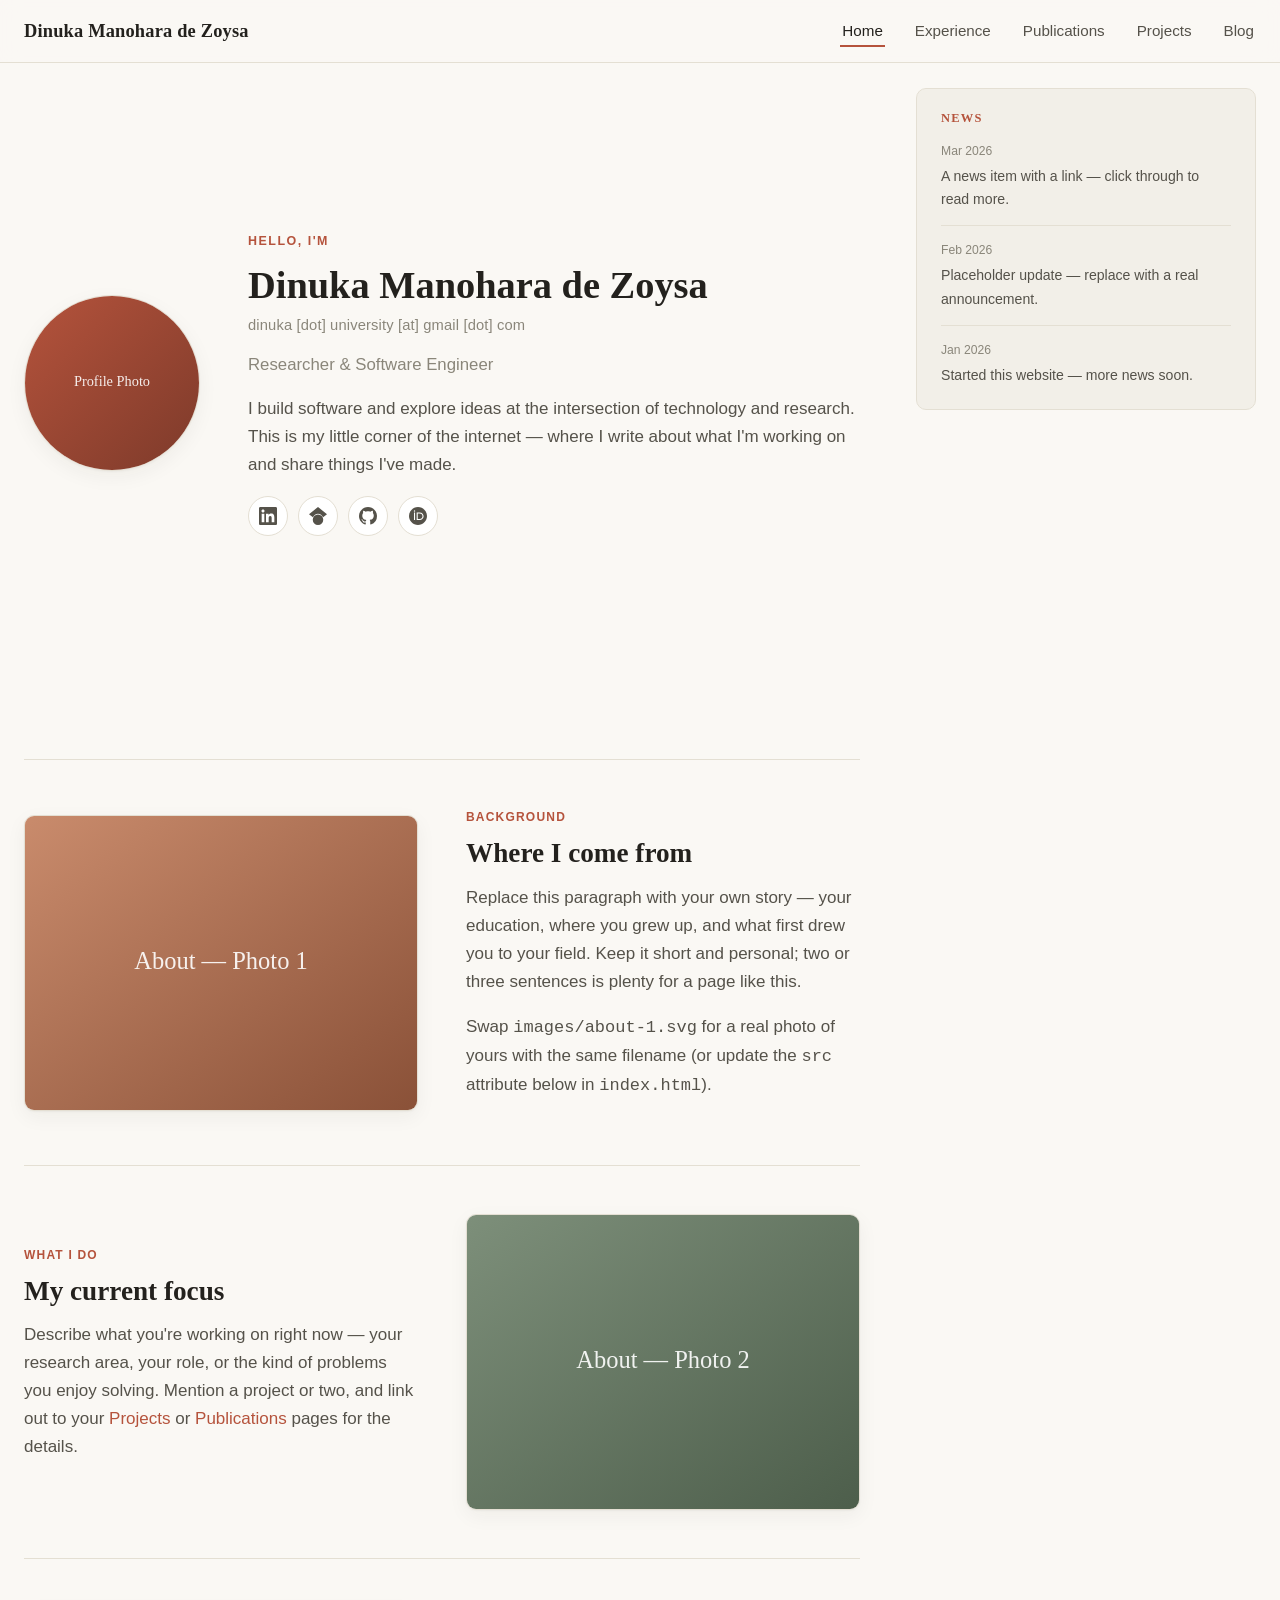
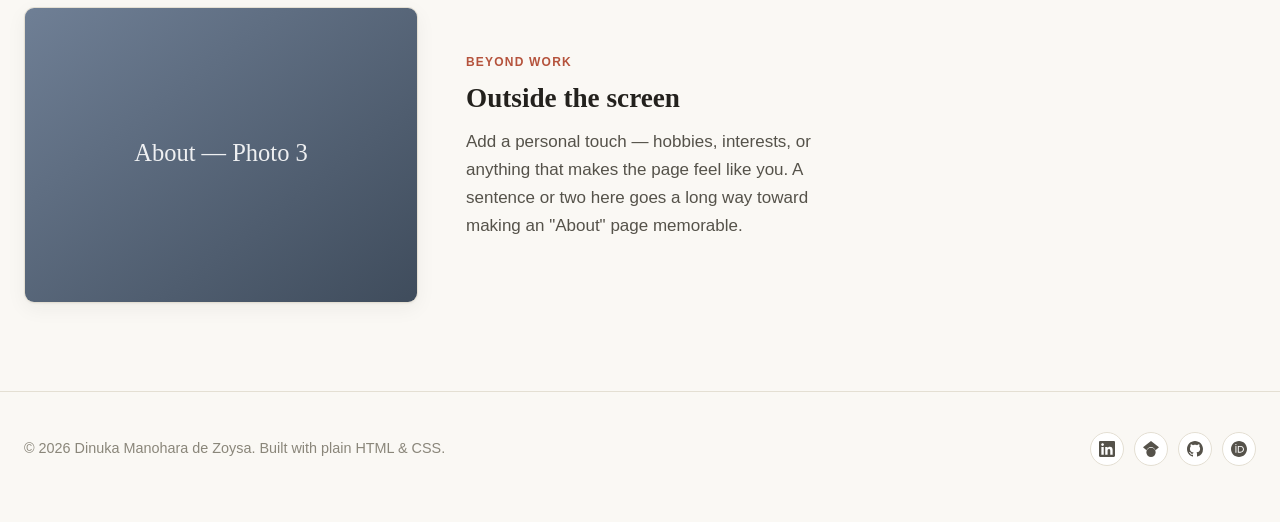
==== index.html @ 5e3d2944 "Update index.html" ====
<!doctype html>
<html lang="en">
<head>
  <meta charset="UTF-8">
  <meta name="viewport" content="width=device-width, initial-scale=1.0">
  <title>Dinuka Manohara de Zoysa</title>
  <meta name="description" content="Personal website of Dinuka Manohara de Zoysa — about, experience, publications, projects, and blog.">
  <link rel="icon" type="image/svg+xml" href="favicon.svg">
  <link rel="stylesheet" href="css/style.css">
</head>
<body>

  <header class="site-header">
    <nav class="nav">
      <a class="nav-brand" href="index.html">Dinuka Manohara de Zoysa</a>
      <button class="nav-toggle" aria-label="Toggle menu" aria-expanded="false">
        <span></span>
      </button>
      <ul class="nav-links">
        <li><a href="index.html">Home</a></li>
        <li><a href="experience.html">Experience</a></li>
        <li><a href="publications.html">Publications</a></li>
        <li><a href="projects.html">Projects</a></li>
        <li><a href="blog.html">Blog</a></li>
      </ul>
    </nav>
  </header>

  <main>
    <div class="container-wide">
      <div class="home-layout">

          <div class="hero-main">
            <div class="hero-grid">
              <div class="hero-photo">
                <img src="images/profile.svg" alt="Portrait of Dinuka Manohara">
              </div>
              <div class="hero-text">
                <p class="eyebrow">Hello, I'm</p>
                <h1>Dinuka Manohara de Zoysa</h1>
                <p class="email-line" aria-label="Email address (obfuscated to deter spam bots)">dinuka [dot] university [at] gmail [dot] com</p>
                <p class="role">Researcher &amp; Software Engineer</p>
                <p>
                  I build software and explore ideas at the intersection of technology and research.
                  This is my little corner of the internet — where I write about what I'm working on
                  and share things I've made.
                </p>
                <div class="icon-row">
                  <a class="icon-link" href="https://linkedin.com/in/dinukamanohara" target="_blank" rel="noopener" aria-label="LinkedIn">
                    <svg viewBox="0 0 24 24" aria-hidden="true"><path d="M20.447 20.452h-3.554v-5.569c0-1.328-.027-3.037-1.852-3.037-1.853 0-2.136 1.445-2.136 2.939v5.667H9.351V9h3.414v1.561h.046c.477-.9 1.637-1.85 3.37-1.85 3.601 0 4.267 2.37 4.267 5.455v6.286zM5.337 7.433c-1.144 0-2.063-.926-2.063-2.065 0-1.138.92-2.063 2.063-2.063 1.14 0 2.064.925 2.064 2.063 0 1.139-.925 2.065-2.064 2.065zm1.782 13.019H3.555V9h3.564v11.452zM22.225 0H1.771C.792 0 0 .774 0 1.729v20.542C0 23.227.792 24 1.771 24h20.451C23.2 24 24 23.227 24 22.271V1.729C24 .774 23.2 0 22.222 0h.003z"/></svg>
                  </a>
                  <a class="icon-link" href="https://scholar.google.com/citations?user=iUoTdHEAAAAJ" target="_blank" rel="noopener" aria-label="Google Scholar">
                    <svg viewBox="0 0 24 24" aria-hidden="true"><path d="M5.242 13.769L0 9.5 12 0l12 9.5-5.242 4.269C17.548 11.048 14.978 9 12 9c-2.977 0-5.548 2.048-6.758 4.769zM12 10a7 7 0 1 0 0 14 7 7 0 0 0 0-14z"/></svg>
                  </a>
                  <a class="icon-link" href="https://github.com/DinukaManohara" target="_blank" rel="noopener" aria-label="GitHub">
                    <svg viewBox="0 0 16 16" aria-hidden="true"><path d="M8 0C3.58 0 0 3.58 0 8c0 3.54 2.29 6.53 5.47 7.59.4.07.55-.17.55-.38 0-.19-.01-.82-.01-1.49-2.01.37-2.53-.49-2.69-.94-.09-.23-.48-.94-.82-1.13-.28-.15-.68-.52-.01-.53.63-.01 1.08.58 1.23.82.72 1.21 1.87.87 2.33.66.07-.52.28-.87.51-1.07-1.78-.2-3.64-.89-3.64-3.95 0-.87.31-1.59.82-2.15-.08-.2-.36-1.02.08-2.12 0 0 .67-.21 2.2.82.64-.18 1.32-.27 2-.27.68 0 1.36.09 2 .27 1.53-1.04 2.2-.82 2.2-.82.44 1.1.16 1.92.08 2.12.51.56.82 1.27.82 2.15 0 3.07-1.87 3.75-3.65 3.95.29.25.54.73.54 1.48 0 1.07-.01 1.93-.01 2.2 0 .21.15.46.55.38A8.013 8.013 0 0016 8c0-4.42-3.58-8-8-8z"/></svg>
                  </a>
                  <a class="icon-link" href="https://orcid.org/0009-0001-0833-6217" target="_blank" rel="noopener" aria-label="ORCID">
                    <svg viewBox="0 0 24 24" aria-hidden="true"><path d="M12 0C5.372 0 0 5.372 0 12s5.372 12 12 12 12-5.372 12-12S18.628 0 12 0zM7.369 4.378c.525 0 .947.431.947.947s-.422.947-.947.947a.95.95 0 0 1-.947-.947c0-.525.422-.947.947-.947zm-.722 3.038h1.444v10.041H6.647V7.416zm3.562 0h3.9c3.712 0 5.344 2.653 5.344 5.025 0 2.578-2.016 5.025-5.325 5.025h-3.919V7.416zm1.444 1.303v7.444h2.297c3.272 0 4.022-2.484 4.022-3.722 0-2.016-1.284-3.722-4.097-3.722h-2.222z"/></svg>
                  </a>
                </div>
              </div>
            </div>
          </div>

        <div class="about-wrap">

          <section class="about-block">
            <div class="block-media">
              <img src="images/about-1.svg" alt="Photo illustrating background and education">
            </div>
            <div class="block-text">
              <p class="eyebrow">Background</p>
              <h2>Where I come from</h2>
              <p>
                Replace this paragraph with your own story — your education, where you grew up, and
                what first drew you to your field. Keep it short and personal; two or three sentences
                is plenty for a page like this.
              </p>
              <p>
                Swap <code>images/about-1.svg</code> for a real photo of yours with the same filename
                (or update the <code>src</code> attribute below in <code>index.html</code>).
              </p>
            </div>
          </section>

          <section class="about-block">
            <div class="block-media">
              <img src="images/about-2.svg" alt="Photo illustrating current work and focus">
            </div>
            <div class="block-text">
              <p class="eyebrow">What I do</p>
              <h2>My current focus</h2>
              <p>
                Describe what you're working on right now — your research area, your role, or the kind
                of problems you enjoy solving. Mention a project or two, and link out to your
                <a href="projects.html">Projects</a> or <a href="publications.html">Publications</a>
                pages for the details.
              </p>
            </div>
          </section>

          <section class="about-block">
            <div class="block-media">
              <img src="images/about-3.svg" alt="Photo illustrating interests outside of work">
            </div>
            <div class="block-text">
              <p class="eyebrow">Beyond work</p>
              <h2>Outside the screen</h2>
              <p>
                Add a personal touch — hobbies, interests, or anything that makes the page feel like
                you. A sentence or two here goes a long way toward making an "About" page memorable.
              </p>
            </div>
          </section>

        </div>

        <aside class="news-panel" aria-label="Latest news">
          <div class="news-panel-inner">
            <h2 class="news-panel-title">News</h2>
            <ul class="news-list" id="newsTrack">
              <li class="news-empty">Loading news…</li>
            </ul>
          </div>
        </aside>

      </div>
    </div>
  </main>

  <footer class="site-footer">
    <div class="container-wide">
      <span>&copy; <span id="year">2026</span> Dinuka Manohara de Zoysa. Built with plain HTML &amp; CSS.</span>
      <div class="footer-links">
        <a class="icon-link" href="https://linkedin.com/in/your-linkedin" target="_blank" rel="noopener" aria-label="LinkedIn">
          <svg viewBox="0 0 24 24" aria-hidden="true"><path d="M20.447 20.452h-3.554v-5.569c0-1.328-.027-3.037-1.852-3.037-1.853 0-2.136 1.445-2.136 2.939v5.667H9.351V9h3.414v1.561h.046c.477-.9 1.637-1.85 3.37-1.85 3.601 0 4.267 2.37 4.267 5.455v6.286zM5.337 7.433c-1.144 0-2.063-.926-2.063-2.065 0-1.138.92-2.063 2.063-2.063 1.14 0 2.064.925 2.064 2.063 0 1.139-.925 2.065-2.064 2.065zm1.782 13.019H3.555V9h3.564v11.452zM22.225 0H1.771C.792 0 0 .774 0 1.729v20.542C0 23.227.792 24 1.771 24h20.451C23.2 24 24 23.227 24 22.271V1.729C24 .774 23.2 0 22.222 0h.003z"/></svg>
        </a>
        <a class="icon-link" href="https://scholar.google.com/citations?user=YOUR_SCHOLAR_ID" target="_blank" rel="noopener" aria-label="Google Scholar">
          <svg viewBox="0 0 24 24" aria-hidden="true"><path d="M5.242 13.769L0 9.5 12 0l12 9.5-5.242 4.269C17.548 11.048 14.978 9 12 9c-2.977 0-5.548 2.048-6.758 4.769zM12 10a7 7 0 1 0 0 14 7 7 0 0 0 0-14z"/></svg>
        </a>
        <a class="icon-link" href="https://github.com/DinukaManohara" target="_blank" rel="noopener" aria-label="GitHub">
          <svg viewBox="0 0 16 16" aria-hidden="true"><path d="M8 0C3.58 0 0 3.58 0 8c0 3.54 2.29 6.53 5.47 7.59.4.07.55-.17.55-.38 0-.19-.01-.82-.01-1.49-2.01.37-2.53-.49-2.69-.94-.09-.23-.48-.94-.82-1.13-.28-.15-.68-.52-.01-.53.63-.01 1.08.58 1.23.82.72 1.21 1.87.87 2.33.66.07-.52.28-.87.51-1.07-1.78-.2-3.64-.89-3.64-3.95 0-.87.31-1.59.82-2.15-.08-.2-.36-1.02.08-2.12 0 0 .67-.21 2.2.82.64-.18 1.32-.27 2-.27.68 0 1.36.09 2 .27 1.53-1.04 2.2-.82 2.2-.82.44 1.1.16 1.92.08 2.12.51.56.82 1.27.82 2.15 0 3.07-1.87 3.75-3.65 3.95.29.25.54.73.54 1.48 0 1.07-.01 1.93-.01 2.2 0 .21.15.46.55.38A8.013 8.013 0 0016 8c0-4.42-3.58-8-8-8z"/></svg>
        </a>
        <a class="icon-link" href="https://orcid.org/0000-0000-0000-0000" target="_blank" rel="noopener" aria-label="ORCID">
          <svg viewBox="0 0 24 24" aria-hidden="true"><path d="M12 0C5.372 0 0 5.372 0 12s5.372 12 12 12 12-5.372 12-12S18.628 0 12 0zM7.369 4.378c.525 0 .947.431.947.947s-.422.947-.947.947a.95.95 0 0 1-.947-.947c0-.525.422-.947.947-.947zm-.722 3.038h1.444v10.041H6.647V7.416zm3.562 0h3.9c3.712 0 5.344 2.653 5.344 5.025 0 2.578-2.016 5.025-5.325 5.025h-3.919V7.416zm1.444 1.303v7.444h2.297c3.272 0 4.022-2.484 4.022-3.722 0-2.016-1.284-3.722-4.097-3.722h-2.222z"/></svg>
        </a>
      </div>
    </div>
  </footer>

  <script src="js/main.js"></script>
  <script src="js/news.js"></script>
  <script>document.getElementById("year").textContent = new Date().getFullYear();</script>
</body>
</html>
---- css/style.css ----
/* ============================================================
   Design tokens
   ============================================================ */
:root {
  --bg: #faf8f4;
  --bg-alt: #f2efe8;
  --ink: #23211d;
  --ink-soft: #55524a;
  --muted: #8a867a;
  --border: #e4dfd3;
  --accent: #b5533c;
  --accent-ink: #ffffff;
  --card-bg: #ffffff;
  --shadow: 0 1px 2px rgba(35, 33, 29, 0.04), 0 6px 20px rgba(35, 33, 29, 0.05);
  --radius: 10px;
  --serif: "Iowan Old Style", "Palatino Linotype", Palatino, Georgia, "Times New Roman", serif;
  --sans: -apple-system, BlinkMacSystemFont, "Segoe UI", Roboto, Helvetica, Arial, sans-serif;
  --content-width: 820px;
  --wide-width: 1320px;
}

@media (prefers-color-scheme: dark) {
  :root {
    --bg: #171613;
    --bg-alt: #1e1c18;
    --ink: #ece9e1;
    --ink-soft: #c3beb1;
    --muted: #8f8b7e;
    --border: #322f28;
    --accent: #e08464;
    --accent-ink: #171613;
    --card-bg: #1e1c18;
    --shadow: 0 1px 2px rgba(0, 0, 0, 0.2), 0 6px 20px rgba(0, 0, 0, 0.25);
  }
}

* { box-sizing: border-box; }
html { scroll-behavior: smooth; }

body {
  margin: 0;
  background: var(--bg);
  color: var(--ink);
  font-family: var(--sans);
  font-size: 17px;
  line-height: 1.65;
  -webkit-font-smoothing: antialiased;
}

img { max-width: 100%; display: block; }

a {
  color: var(--accent);
  text-decoration: none;
}
a:hover { text-decoration: underline; }

h1, h2, h3, h4 {
  font-family: var(--serif);
  font-weight: 600;
  line-height: 1.25;
  margin: 0 0 0.5em;
  color: var(--ink);
}

h1 { font-size: 2.4rem; }
h2 { font-size: 1.7rem; }
h3 { font-size: 1.25rem; }

p { margin: 0 0 1em; color: var(--ink-soft); }

.container {
  max-width: var(--content-width);
  margin: 0 auto;
  padding: 0 24px;
}

.container-wide {
  max-width: var(--wide-width);
  margin: 0 auto;
  padding: 0 24px;
}

/* ============================================================
   Nav
   ============================================================ */
.site-header {
  position: sticky;
  top: 0;
  z-index: 50;
  background: color-mix(in srgb, var(--bg) 88%, transparent);
  backdrop-filter: saturate(180%) blur(10px);
  border-bottom: 1px solid var(--border);
}

.nav {
  max-width: var(--wide-width);
  margin: 0 auto;
  padding: 16px 24px;
  display: flex;
  align-items: center;
  justify-content: space-between;
}

.nav-brand {
  font-family: var(--serif);
  font-weight: 700;
  font-size: 1.15rem;
  color: var(--ink);
  letter-spacing: 0.01em;
}
.nav-brand:hover { text-decoration: none; opacity: 0.85; }

.nav-links {
  display: flex;
  gap: 28px;
  list-style: none;
  margin: 0;
  padding: 0;
}

.nav-links a {
  color: var(--ink-soft);
  font-size: 0.95rem;
  font-weight: 500;
  padding: 6px 2px;
  border-bottom: 2px solid transparent;
}

.nav-links a:hover,
.nav-links a[aria-current="page"] {
  color: var(--ink);
  text-decoration: none;
  border-bottom-color: var(--accent);
}

.nav-toggle {
  display: none;
  background: none;
  border: 1px solid var(--border);
  border-radius: 8px;
  width: 40px;
  height: 40px;
  cursor: pointer;
  align-items: center;
  justify-content: center;
}
.nav-toggle span,
.nav-toggle span::before,
.nav-toggle span::after {
  content: "";
  display: block;
  width: 18px;
  height: 2px;
  background: var(--ink);
  position: relative;
  transition: transform 0.2s ease;
}
.nav-toggle span::before { position: absolute; top: -6px; }
.nav-toggle span::after { position: absolute; top: 6px; }

@media (max-width: 720px) {
  .nav-toggle { display: flex; }
  .nav-links {
    position: absolute;
    top: 100%;
    left: 0;
    right: 0;
    background: var(--bg);
    border-bottom: 1px solid var(--border);
    flex-direction: column;
    gap: 0;
    padding: 8px 24px 16px;
    display: none;
  }
  .nav-links.is-open { display: flex; }
  .nav-links a { display: block; padding: 12px 0; border-bottom: 1px solid var(--border); }
  .nav-links a[aria-current="page"] { border-bottom-color: var(--border); }
}

/* ============================================================
   Home layout — main column (hero + about) left, news right
   ============================================================ */
.home-layout {
  display: grid;
  grid-template-columns: minmax(0, 1fr) 340px;
  grid-template-areas:
    "hero news"
    "about news";
  gap: 56px;
  align-items: stretch;
}

.hero-main {
  grid-area: hero;
  display: flex;
  align-items: center;
  min-height: calc(100vh - 260px);
  padding: 32px 0;
  min-width: 0;
}

.about-wrap {
  grid-area: about;
  min-width: 0;
}

.hero-grid {
  display: flex;
  align-items: center;
  gap: 48px;
  width: 100%;
}

.hero-photo {
  flex: 0 0 176px;
  width: 176px;
  height: 176px;
  border-radius: 50%;
  overflow: hidden;
  border: 1px solid var(--border);
  box-shadow: var(--shadow);
}
.hero-photo img { width: 100%; height: 100%; object-fit: cover; }

.hero-text .eyebrow {
  text-transform: uppercase;
  letter-spacing: 0.12em;
  font-size: 0.78rem;
  color: var(--accent);
  font-weight: 700;
  margin-bottom: 10px;
}

.hero-text h1 { margin-bottom: 4px; }

.hero-text .email-line {
  font-size: 0.92rem;
  color: var(--muted);
  letter-spacing: 0.01em;
  margin-bottom: 14px;
}

.hero-text .role { color: var(--muted); font-size: 1.05rem; margin-bottom: 16px; }

@media (max-width: 900px) {
  .home-layout {
    grid-template-columns: 1fr;
    grid-template-areas:
      "hero"
      "news"
      "about";
  }
  .hero-main { min-height: 0; padding: 0; }
  .news-panel { margin: 8px 0 4px; }
}

@media (max-width: 640px) {
  .hero-grid { flex-direction: column; text-align: center; gap: 24px; }
}

/* ============================================================
   News sidebar
   ============================================================ */
.news-panel {
  grid-area: news;
  min-width: 0;
}

.news-panel-inner {
  position: sticky;
  top: 88px;
  border: 1px solid var(--border);
  border-radius: var(--radius);
  background: var(--bg-alt);
  padding: 22px 24px;
  max-height: calc(100vh - 120px);
  overflow-y: auto;
  scrollbar-width: thin;
  display: flex;
  flex-direction: column;
}

.news-panel-title {
  text-transform: uppercase;
  letter-spacing: 0.1em;
  font-size: 0.78rem;
  font-weight: 700;
  color: var(--accent);
  margin: 0 0 14px;
  flex: 0 0 auto;
}

.news-list {
  list-style: none;
  margin: 0;
  padding: 0;
  display: flex;
  flex-direction: column;
  gap: 14px;
  overflow-y: auto;
}

.news-item {
  font-size: 0.88rem;
  color: var(--ink-soft);
  padding-bottom: 14px;
  border-bottom: 1px solid var(--border);
}
.news-item:last-child { padding-bottom: 0; border-bottom: none; }

.news-item a { color: var(--ink-soft); display: block; }
.news-item a:hover { color: var(--accent); text-decoration: none; }

.news-date {
  display: block;
  color: var(--muted);
  font-size: 0.76rem;
  margin-bottom: 4px;
}

.news-empty { color: var(--muted); font-size: 0.88rem; }

@media (max-width: 900px) {
  .news-panel-inner {
    position: static;
    max-height: none;
    overflow-y: visible;
  }
}

/* ============================================================
   Social icons
   ============================================================ */
.icon-row {
  display: flex;
  flex-wrap: wrap;
  gap: 10px;
  margin-top: 4px;
}

.icon-link {
  display: inline-flex;
  align-items: center;
  justify-content: center;
  width: 40px;
  height: 40px;
  border-radius: 50%;
  border: 1px solid var(--border);
  background: var(--card-bg);
  color: var(--ink-soft);
  transition: background 0.15s ease, color 0.15s ease, border-color 0.15s ease, transform 0.15s ease;
}
.icon-link:hover {
  background: var(--accent);
  border-color: var(--accent);
  color: var(--accent-ink);
  text-decoration: none;
  transform: translateY(-1px);
}
.icon-link svg {
  width: 18px;
  height: 18px;
  fill: currentColor;
}

/* ============================================================
   About: alternating image/text sections
   ============================================================ */
.about-block {
  display: flex;
  align-items: center;
  gap: 48px;
  padding: 48px 0;
  border-top: 1px solid var(--border);
}

.about-block:nth-of-type(even) {
  flex-direction: row-reverse;
}

.about-block .block-media,
.about-block .block-text {
  flex: 1 1 0;
  min-width: 0;
}

.block-media img {
  border-radius: var(--radius);
  box-shadow: var(--shadow);
  border: 1px solid var(--border);
}

.block-text .eyebrow {
  text-transform: uppercase;
  letter-spacing: 0.1em;
  font-size: 0.75rem;
  color: var(--accent);
  font-weight: 700;
  margin-bottom: 8px;
}

@media (max-width: 720px) {
  .about-block,
  .about-block:nth-of-type(even) {
    flex-direction: column;
    gap: 20px;
    padding: 36px 0;
  }
}

/* ============================================================
   Section headers
   ============================================================ */
.page-hero {
  padding: 56px 0 8px;
}
.page-hero p { max-width: 60ch; }

section.page-section {
  padding: 40px 0;
}

/* ============================================================
   Experience (timeline)
   ============================================================ */
.timeline {
  list-style: none;
  margin: 24px 0 0;
  padding: 0;
}

.timeline-item {
  padding: 26px 0;
  border-top: 1px solid var(--border);
  display: flex;
  gap: 24px;
  align-items: flex-start;
}

.timeline-date {
  flex: 0 0 130px;
  font-family: var(--serif);
  color: var(--muted);
  font-size: 0.92rem;
  padding-top: 3px;
}

.timeline-body h3 { margin-bottom: 2px; font-size: 1.1rem; }
.timeline-org { color: var(--ink-soft); font-size: 0.95rem; margin-bottom: 12px; }
.timeline-org .timeline-location { color: var(--muted); }

.timeline-points {
  margin: 0 0 12px;
  padding-left: 1.15em;
}
.timeline-points li {
  color: var(--ink-soft);
  margin-bottom: 6px;
}

@media (max-width: 560px) {
  .timeline-item { flex-direction: column; gap: 6px; }
  .timeline-date { flex: none; }
}

/* ============================================================
   Publications
   ============================================================ */
.pub-list {
  list-style: none;
  margin: 24px 0 0;
  padding: 0;
}

.pub-item {
  padding: 22px 0;
  border-top: 1px solid var(--border);
  display: flex;
  gap: 20px;
  align-items: flex-start;
}

.pub-year {
  flex: 0 0 60px;
  font-family: var(--serif);
  color: var(--muted);
  font-size: 0.95rem;
  padding-top: 3px;
}

.pub-body h3 { margin-bottom: 4px; font-size: 1.1rem; }
.pub-authors { color: var(--ink-soft); font-size: 0.95rem; margin-bottom: 2px; }
.pub-venue { color: var(--muted); font-style: italic; font-size: 0.92rem; margin-bottom: 10px; }

.tag-row { display: flex; flex-wrap: wrap; gap: 8px; }

.tag {
  font-size: 0.78rem;
  font-weight: 600;
  padding: 4px 10px;
  border-radius: 999px;
  background: var(--bg-alt);
  color: var(--ink-soft);
  border: 1px solid var(--border);
}

.pub-links { display: flex; gap: 14px; margin-top: 10px; font-size: 0.88rem; font-weight: 600; }

@media (max-width: 560px) {
  .pub-item { flex-direction: column; gap: 6px; }
  .pub-year { flex: none; }
}

/* ============================================================
   Projects grid
   ============================================================ */
.project-grid {
  display: grid;
  grid-template-columns: repeat(auto-fill, minmax(280px, 1fr));
  gap: 28px;
  margin-top: 32px;
}

.project-card {
  background: var(--card-bg);
  border: 1px solid var(--border);
  border-radius: var(--radius);
  overflow: hidden;
  box-shadow: var(--shadow);
  display: flex;
  flex-direction: column;
  transition: transform 0.15s ease, box-shadow 0.15s ease;
}
.project-card:hover { transform: translateY(-3px); }

.project-thumb {
  aspect-ratio: 16 / 10;
  overflow: hidden;
  border-bottom: 1px solid var(--border);
}
.project-thumb img { width: 100%; height: 100%; object-fit: cover; }

.project-body { padding: 20px 22px 22px; display: flex; flex-direction: column; gap: 10px; flex: 1; }
.project-body h3 { margin-bottom: 0; }
.project-body p { margin-bottom: 0; font-size: 0.95rem; }

.project-links { display: flex; gap: 16px; margin-top: auto; padding-top: 6px; font-size: 0.88rem; font-weight: 600; }

/* ============================================================
   Blog list
   ============================================================ */
.post-list {
  list-style: none;
  margin: 32px 0 0;
  padding: 0;
}

.post-item {
  padding: 26px 0;
  border-top: 1px solid var(--border);
}
.post-item:last-child { border-bottom: 1px solid var(--border); }

.post-date {
  font-size: 0.82rem;
  color: var(--muted);
  text-transform: uppercase;
  letter-spacing: 0.06em;
  margin-bottom: 6px;
}

.post-item h2 { font-size: 1.35rem; margin-bottom: 8px; }
.post-item h2 a { color: var(--ink); }
.post-item h2 a:hover { color: var(--accent); text-decoration: none; }

.post-excerpt { color: var(--ink-soft); margin-bottom: 8px; }
.post-readmore { font-size: 0.9rem; font-weight: 600; }

/* ============================================================
   Single blog post
   ============================================================ */
.post-header { padding: 56px 0 24px; border-bottom: 1px solid var(--border); }
.post-header .post-date { margin-bottom: 14px; }
.post-header h1 { font-size: 2.1rem; }
.post-meta { color: var(--muted); font-size: 0.92rem; }

.post-content { padding: 40px 0 24px; }
.post-content h2 { margin-top: 1.6em; }
.post-content h3 { margin-top: 1.4em; }
.post-content p, .post-content li { color: var(--ink-soft); }
.post-content img {
  border-radius: var(--radius);
  border: 1px solid var(--border);
  margin: 24px 0;
}
.post-content blockquote {
  margin: 24px 0;
  padding: 4px 20px;
  border-left: 3px solid var(--accent);
  color: var(--ink-soft);
  font-style: italic;
}
.post-content code {
  background: var(--bg-alt);
  padding: 2px 6px;
  border-radius: 4px;
  font-size: 0.9em;
}
.post-content pre {
  background: var(--bg-alt);
  border: 1px solid var(--border);
  border-radius: var(--radius);
  padding: 16px 18px;
  overflow-x: auto;
}
.post-content pre code { background: none; padding: 0; }

.post-footer {
  padding: 24px 0 64px;
  border-top: 1px solid var(--border);
}

/* ============================================================
   Footer
   ============================================================ */
.site-footer {
  border-top: 1px solid var(--border);
  padding: 40px 0 56px;
  margin-top: 40px;
  color: var(--muted);
  font-size: 0.9rem;
}
.site-footer .container-wide {
  display: flex;
  flex-wrap: wrap;
  gap: 16px;
  align-items: center;
  justify-content: space-between;
}
.footer-links { display: flex; gap: 10px; }
.footer-links .icon-link { width: 34px; height: 34px; }
.footer-links .icon-link svg { width: 16px; height: 16px; }

/* ============================================================
   Utility
   ============================================================ */
.section-heading {
  display: flex;
  align-items: baseline;
  justify-content: space-between;
  gap: 20px;
}
.muted { color: var(--muted); }
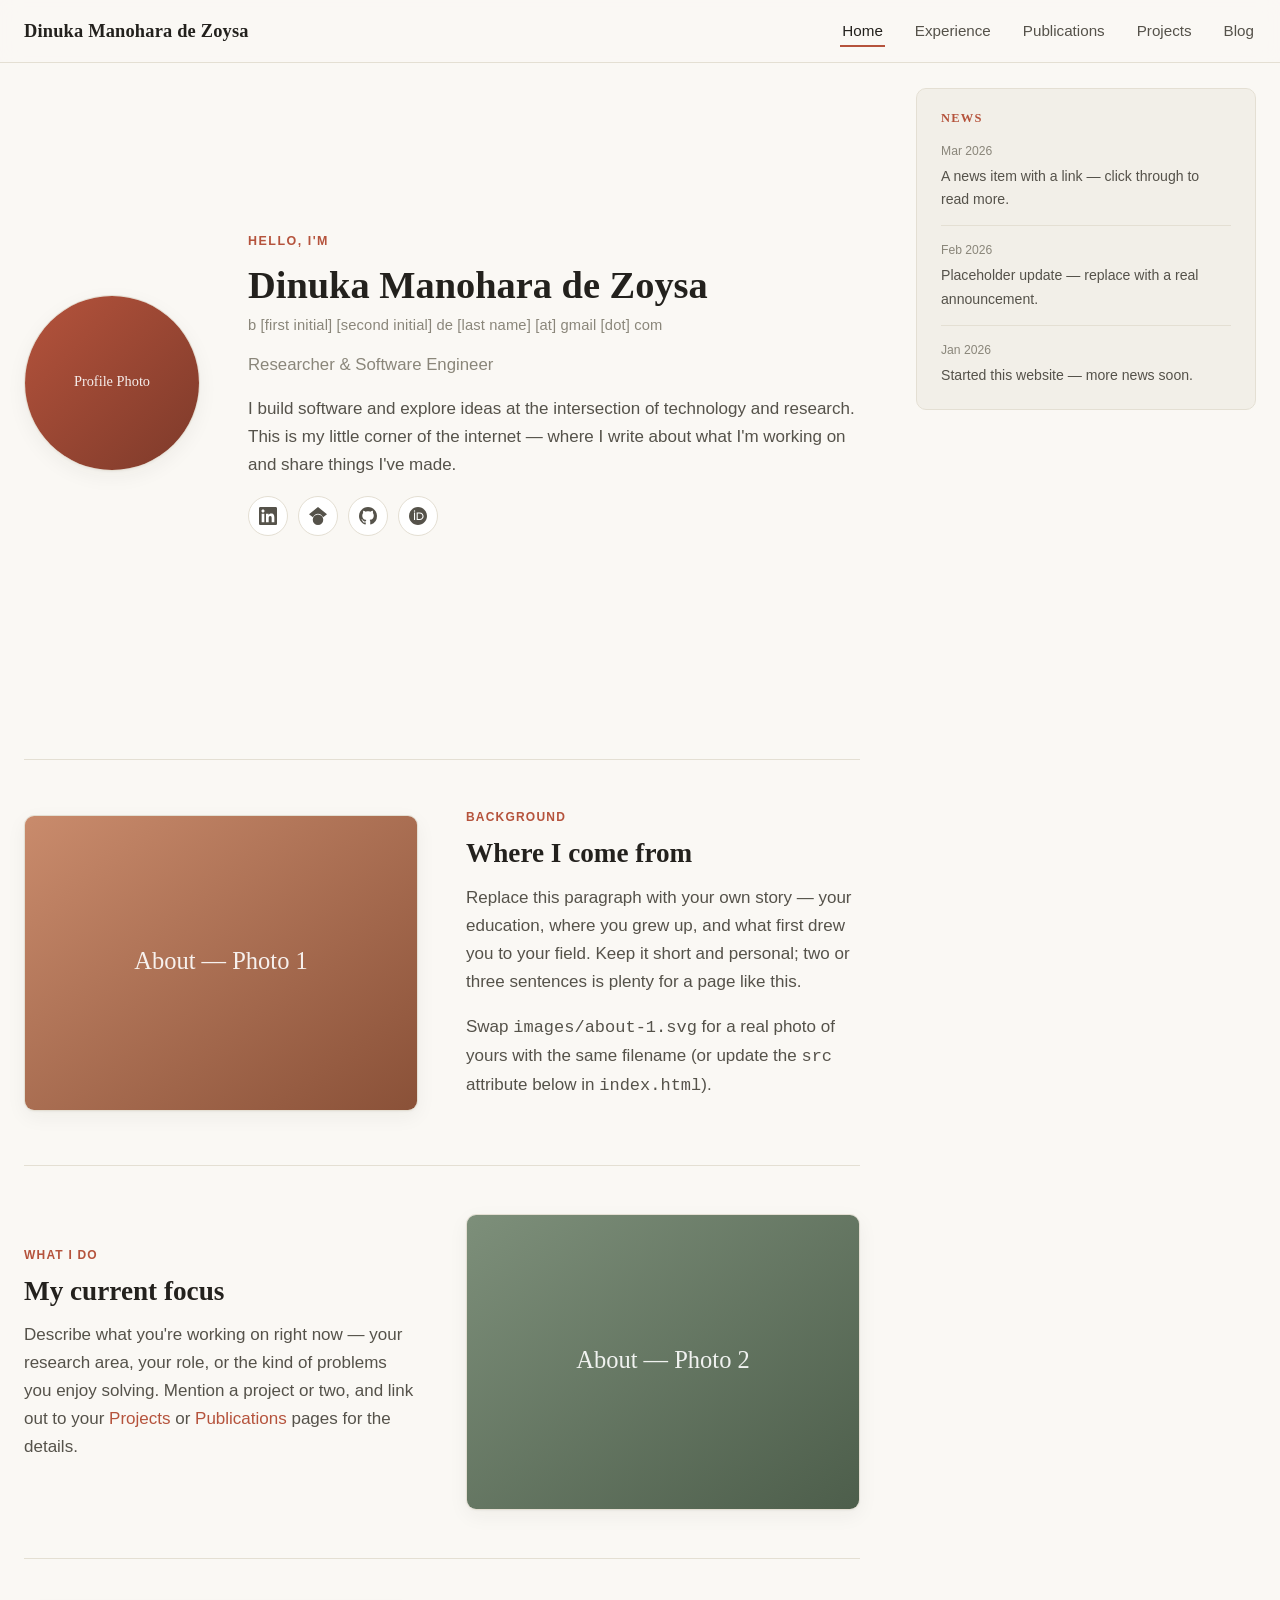
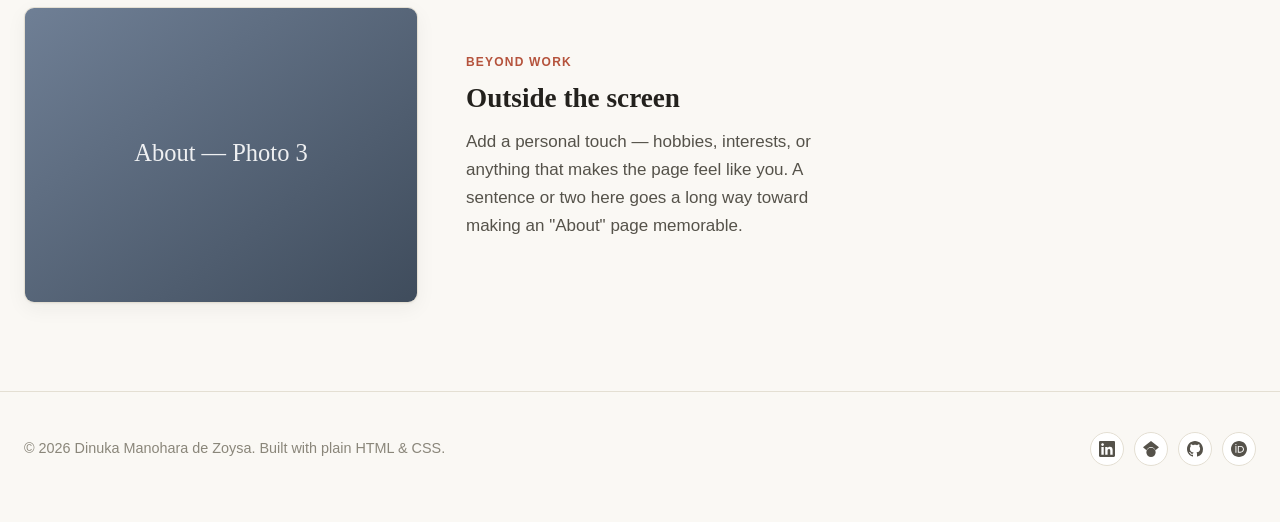
==== commit 8cd32c76: "Update index.html" ====
--- a/index.html
+++ b/index.html
@@ -38,7 +38,7 @@
               <div class="hero-text">
                 <p class="eyebrow">Hello, I'm</p>
                 <h1>Dinuka Manohara de Zoysa</h1>
-                <p class="email-line" aria-label="Email address (obfuscated to deter spam bots)">dinuka [dot] university [at] gmail [dot] com</p>
+                <p class="email-line" aria-label="Email address (obfuscated to deter spam bots)">b [first initial] [second initial] de [last name] [at] gmail [dot] com</p>
                 <p class="role">Researcher &amp; Software Engineer</p>
                 <p>
                   I build software and explore ideas at the intersection of technology and research.
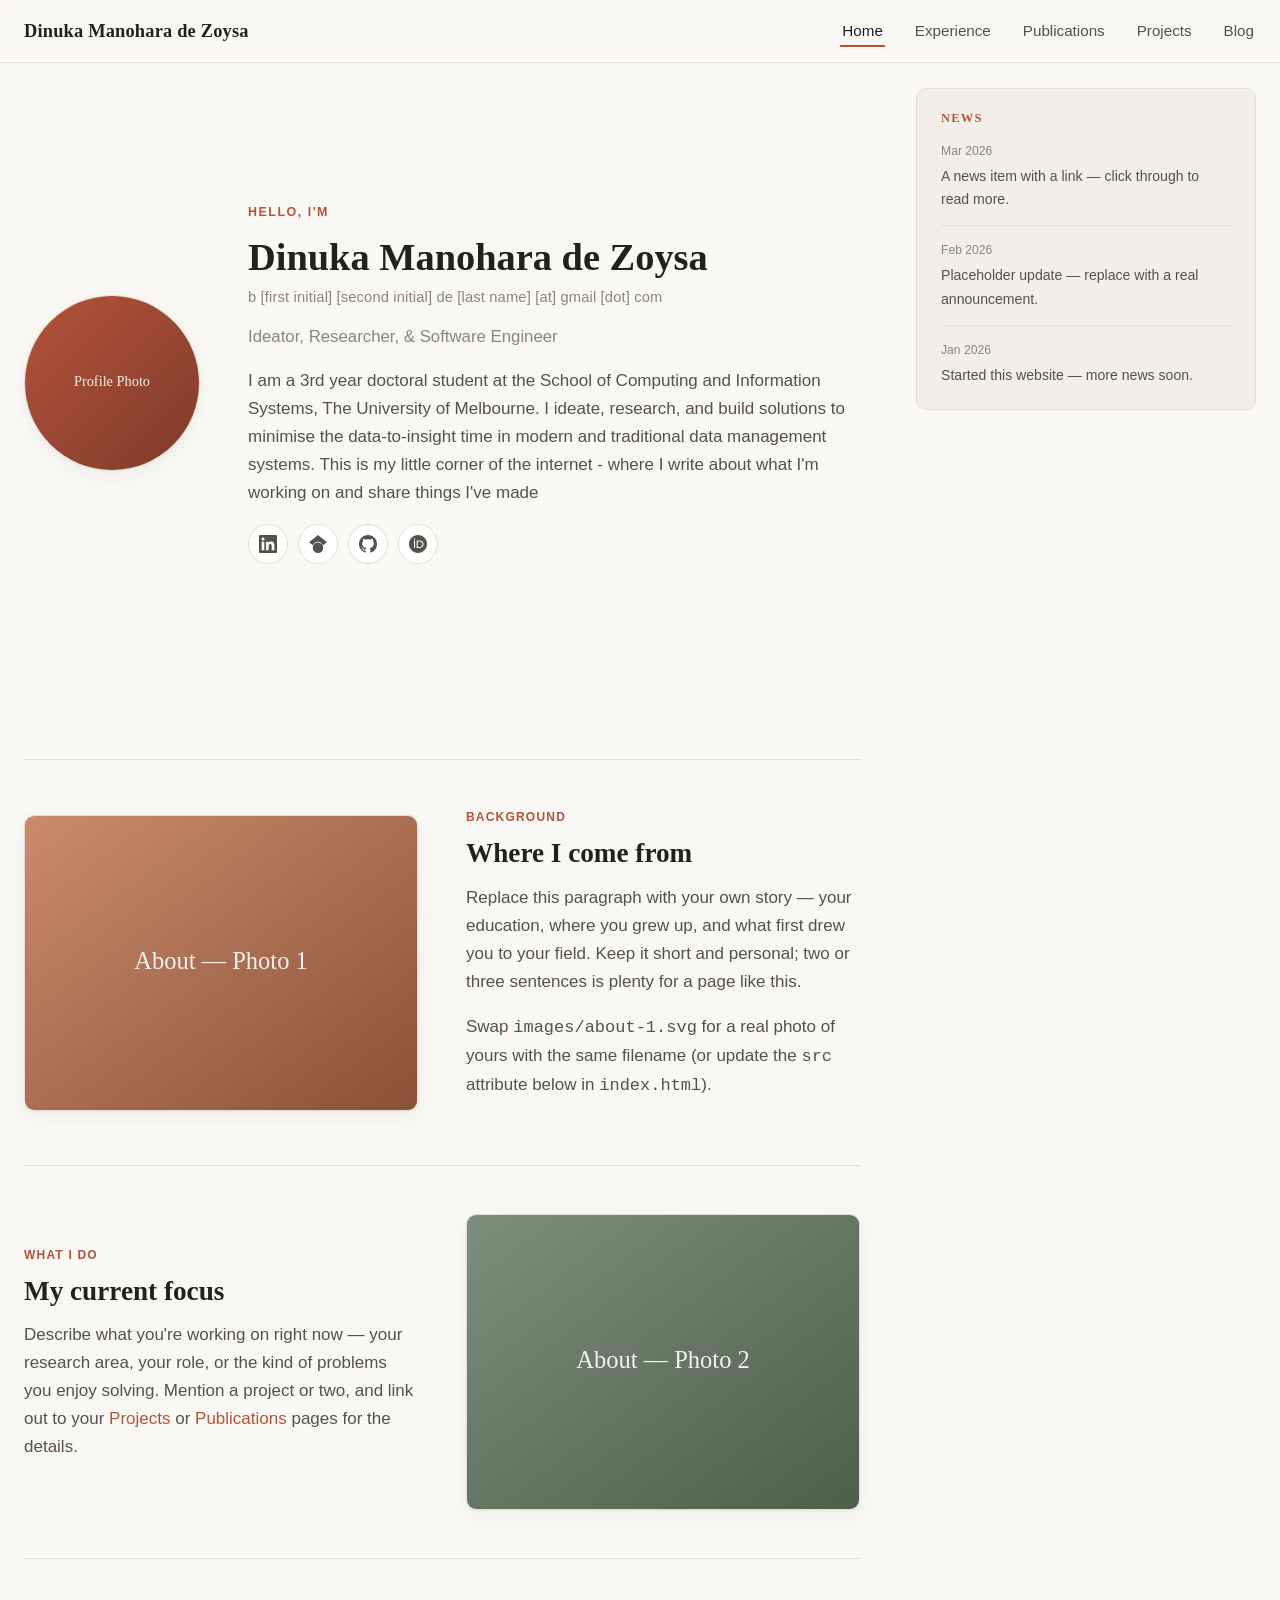
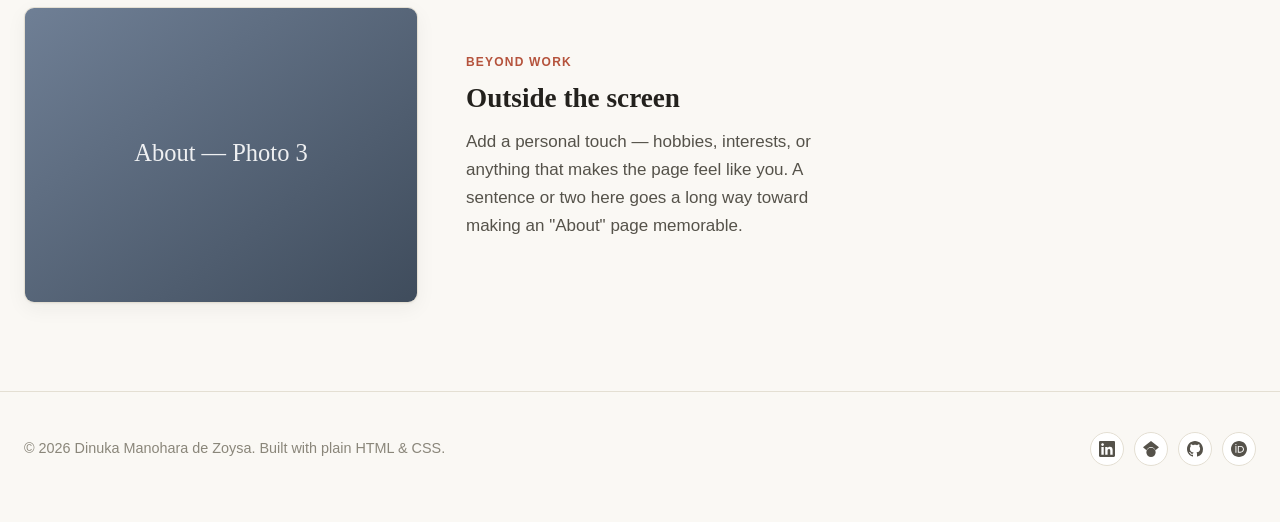
==== commit c62dde9d: "Update index.html" ====
--- a/index.html
+++ b/index.html
@@ -39,11 +39,11 @@
                 <p class="eyebrow">Hello, I'm</p>
                 <h1>Dinuka Manohara de Zoysa</h1>
                 <p class="email-line" aria-label="Email address (obfuscated to deter spam bots)">b [first initial] [second initial] de [last name] [at] gmail [dot] com</p>
-                <p class="role">Researcher &amp; Software Engineer</p>
+                <p class="role">Ideator, Researcher, &amp; Software Engineer</p>
                 <p>
-                  I build software and explore ideas at the intersection of technology and research.
-                  This is my little corner of the internet — where I write about what I'm working on
-                  and share things I've made.
+                  I am a 3rd year doctoral student at the School of Computing and Information Systems, The University of Melbourne.
+                  I ideate, research, and build solutions to minimise the data-to-insight time in modern and traditional data management systems.
+                  This is my little corner of the internet - where I write about what I'm working on and share things I've made
                 </p>
                 <div class="icon-row">
                   <a class="icon-link" href="https://linkedin.com/in/dinukamanohara" target="_blank" rel="noopener" aria-label="LinkedIn">
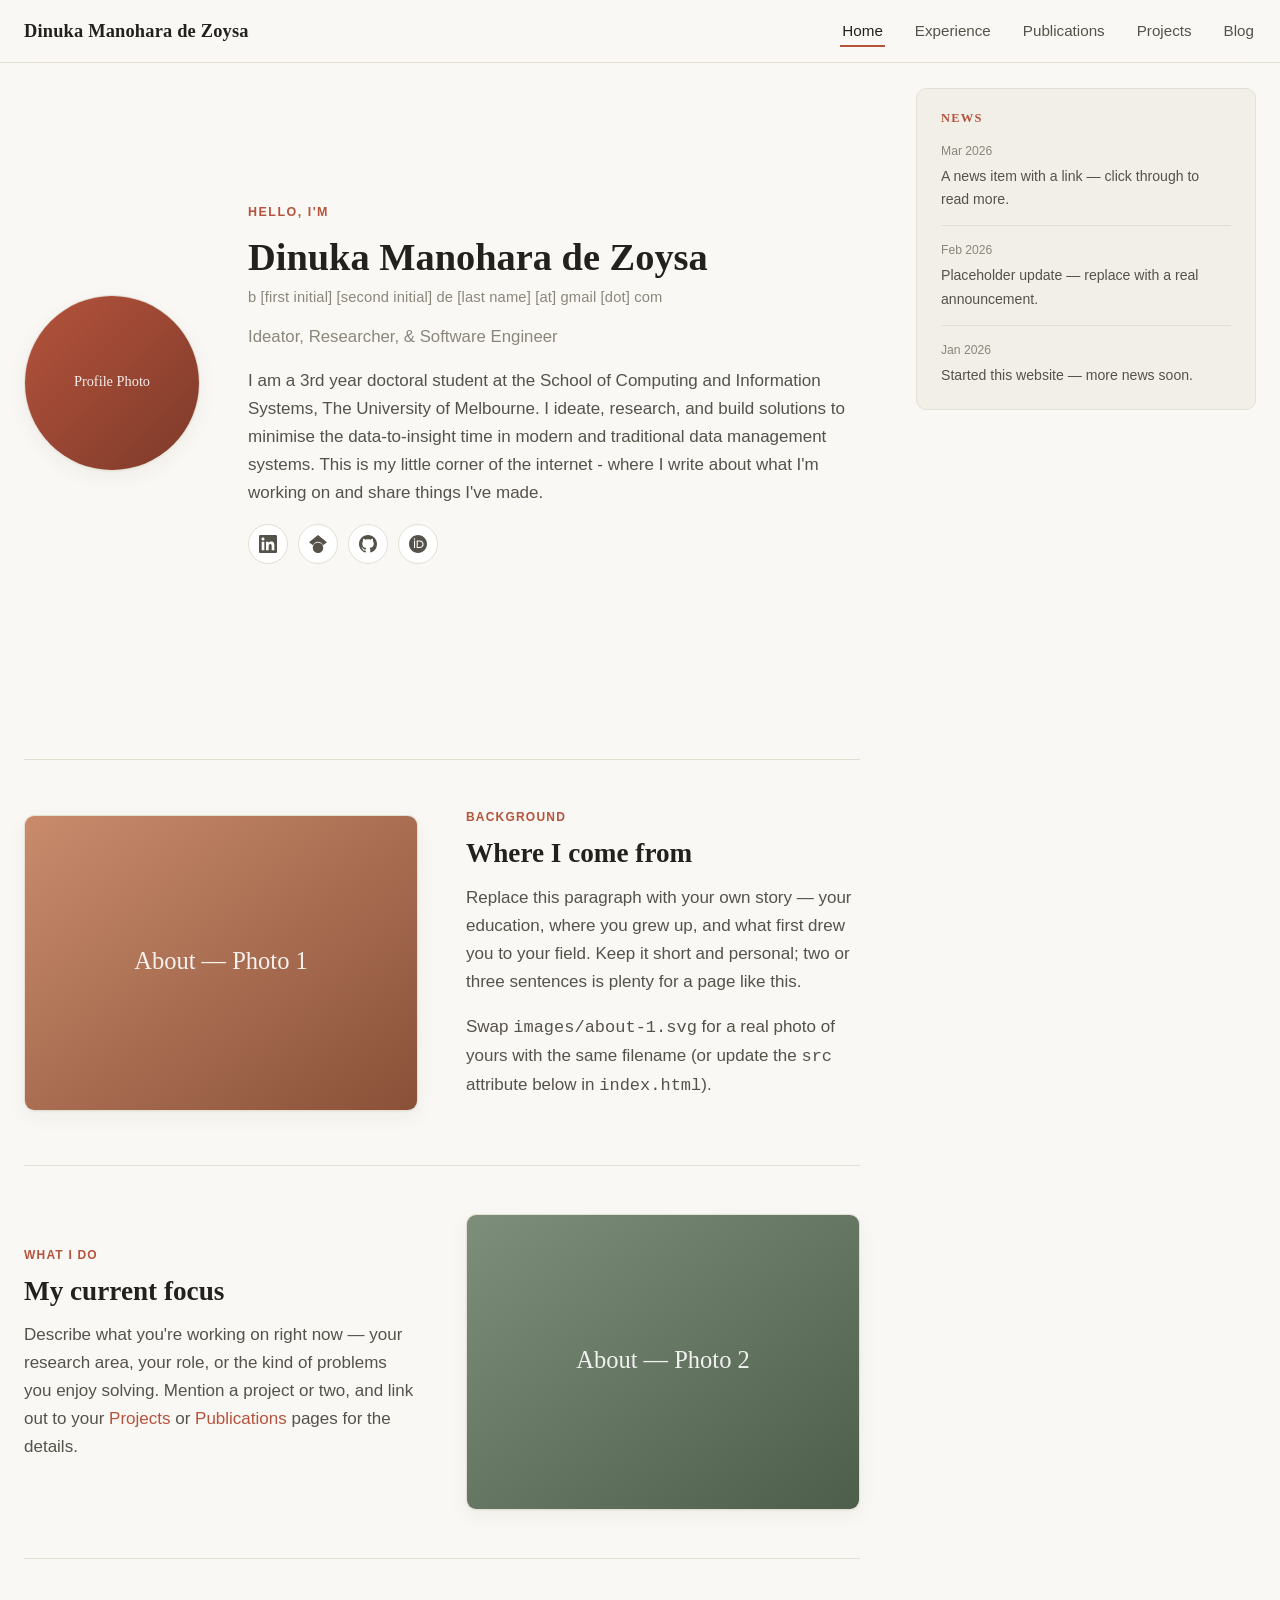
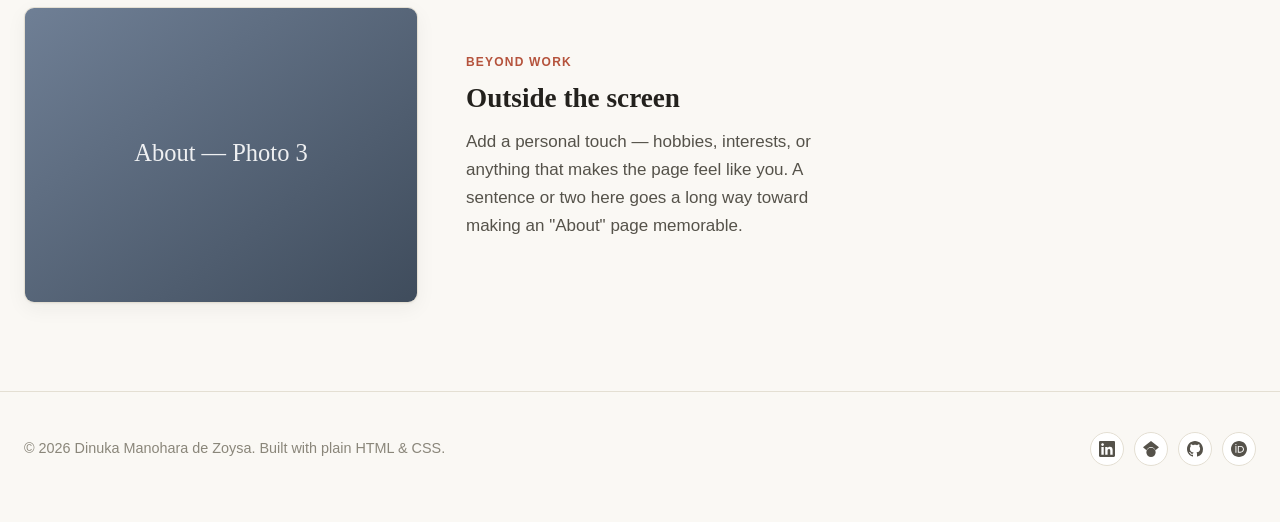
==== commit 8a282330: "Update index.html" ====
--- a/index.html
+++ b/index.html
@@ -43,7 +43,7 @@
                 <p>
                   I am a 3rd year doctoral student at the School of Computing and Information Systems, The University of Melbourne.
                   I ideate, research, and build solutions to minimise the data-to-insight time in modern and traditional data management systems.
-                  This is my little corner of the internet - where I write about what I'm working on and share things I've made
+                  This is my little corner of the internet - where I write about what I'm working on and share things I've made.
                 </p>
                 <div class="icon-row">
                   <a class="icon-link" href="https://linkedin.com/in/dinukamanohara" target="_blank" rel="noopener" aria-label="LinkedIn">
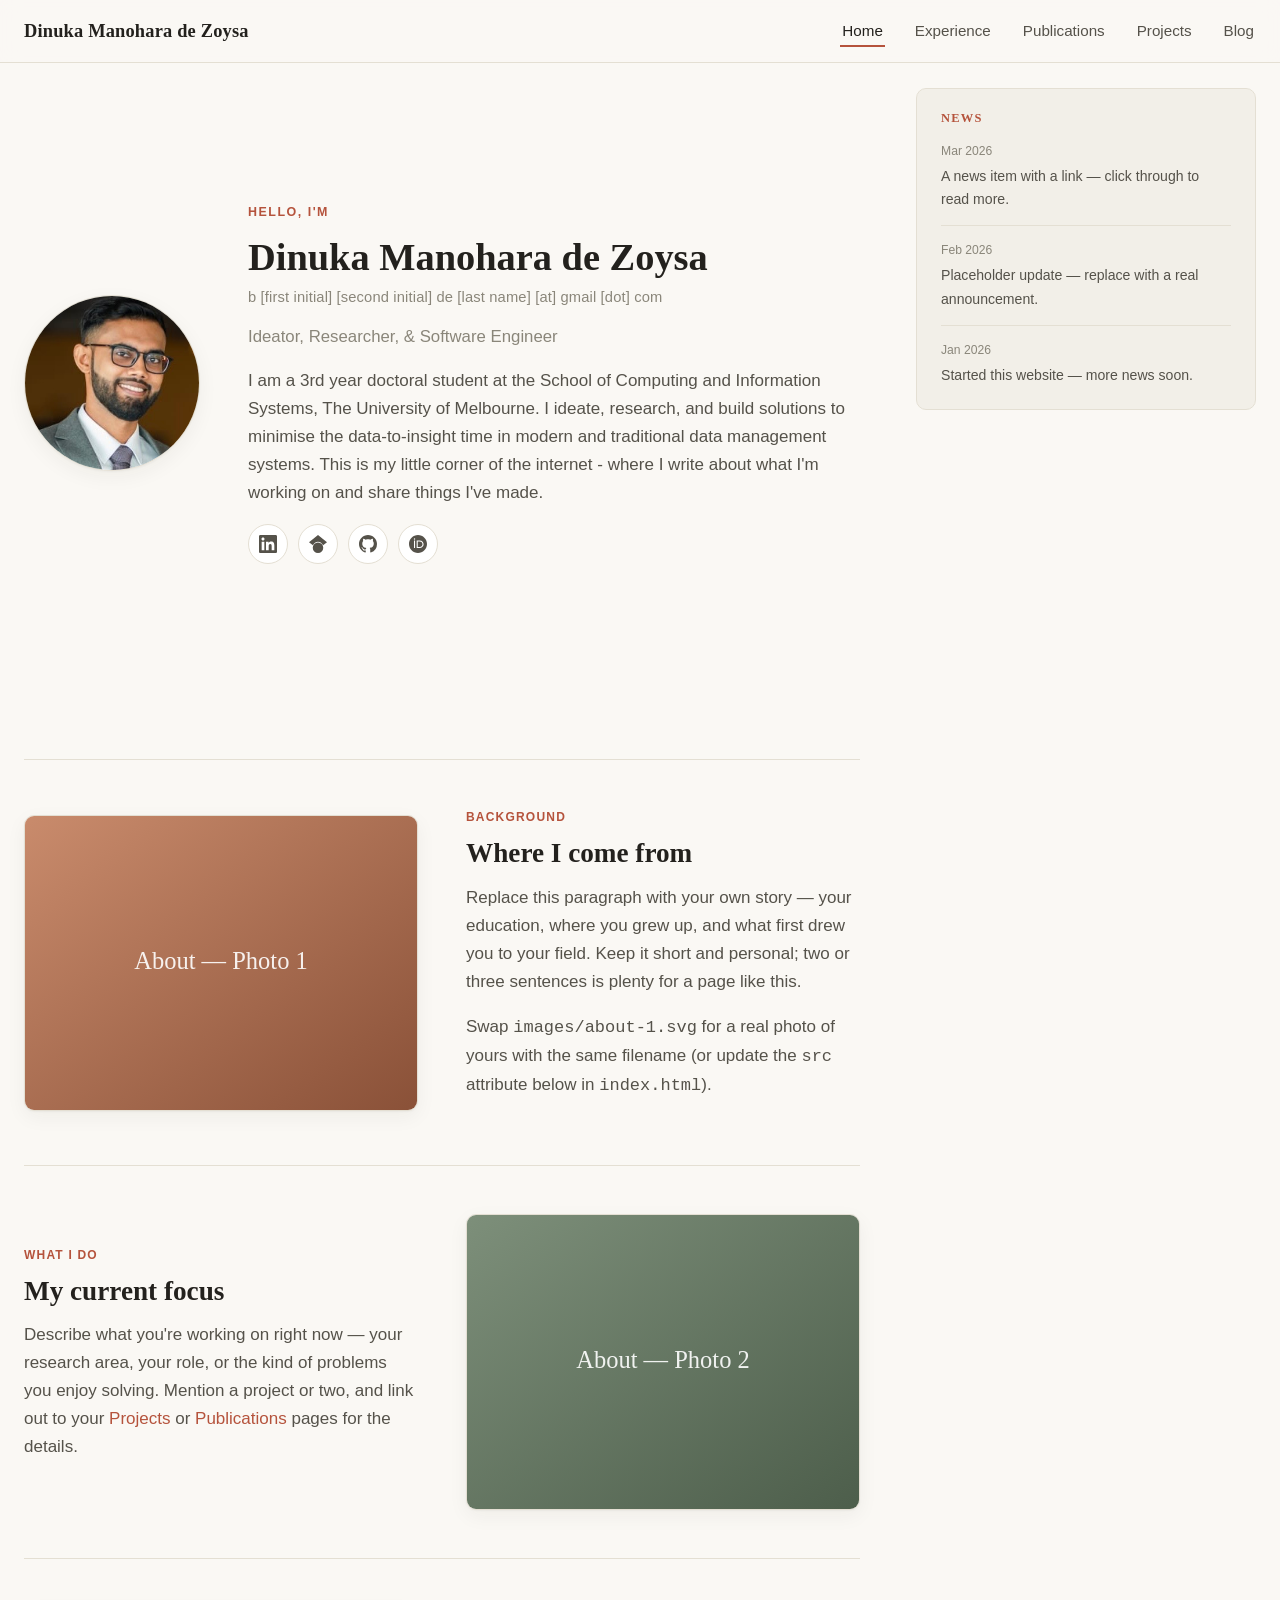
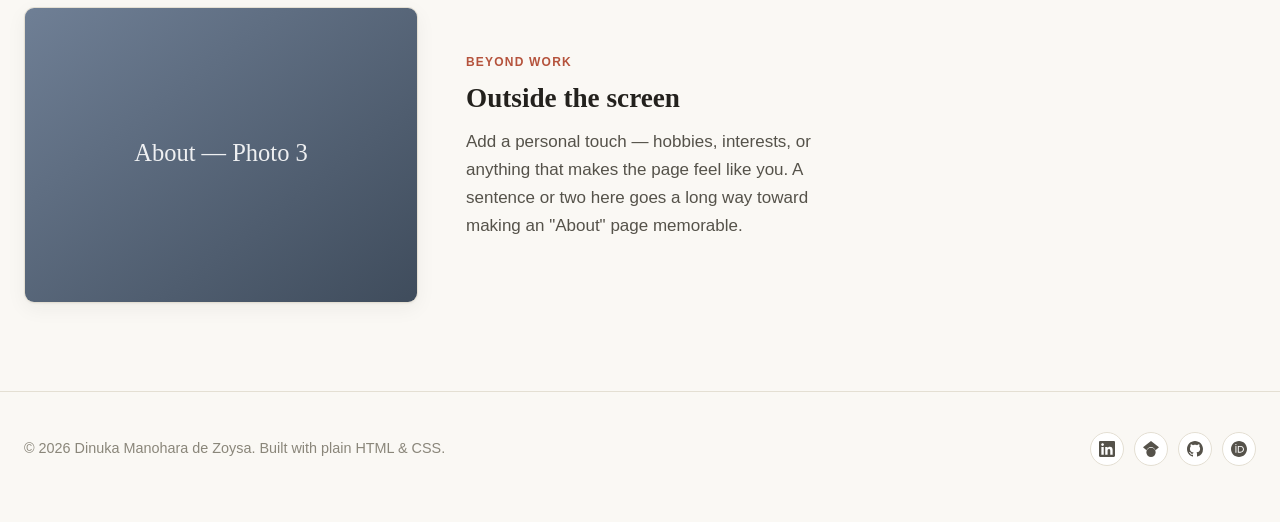
==== commit 048858d9: "Update index.html" ====
--- a/index.html
+++ b/index.html
@@ -4,7 +4,7 @@
   <meta charset="UTF-8">
   <meta name="viewport" content="width=device-width, initial-scale=1.0">
   <title>Dinuka Manohara de Zoysa</title>
-  <meta name="description" content="Personal website of Dinuka Manohara de Zoysa — about, experience, publications, projects, and blog.">
+  <meta name="description" content="Personal website of Dinuka Manohara de Zoysa - about, experience, publications, projects, and blog.">
   <link rel="icon" type="image/svg+xml" href="favicon.svg">
   <link rel="stylesheet" href="css/style.css">
 </head>
@@ -33,7 +33,7 @@
           <div class="hero-main">
             <div class="hero-grid">
               <div class="hero-photo">
-                <img src="images/profile.svg" alt="Portrait of Dinuka Manohara">
+                <img src="images/profile.jpg" alt="Portrait of Dinuka Manohara">
               </div>
               <div class="hero-text">
                 <p class="eyebrow">Hello, I'm</p>
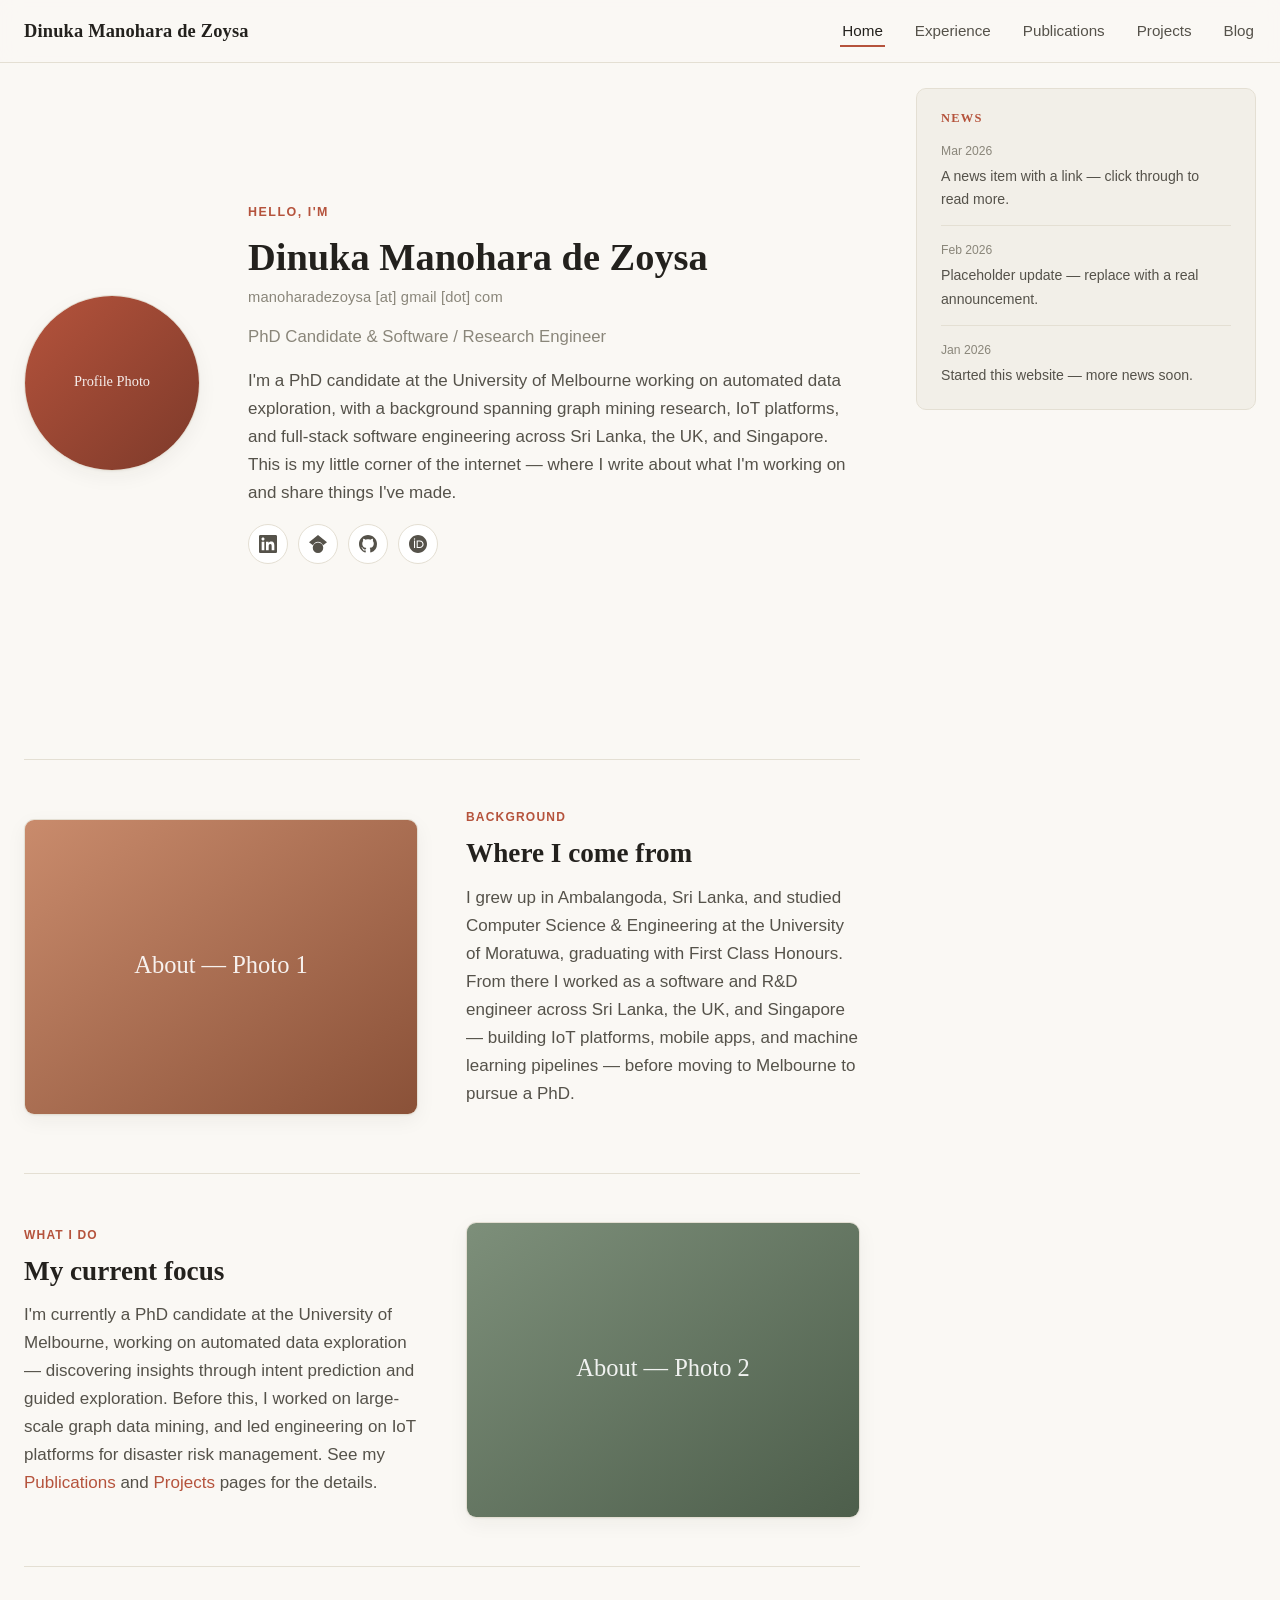
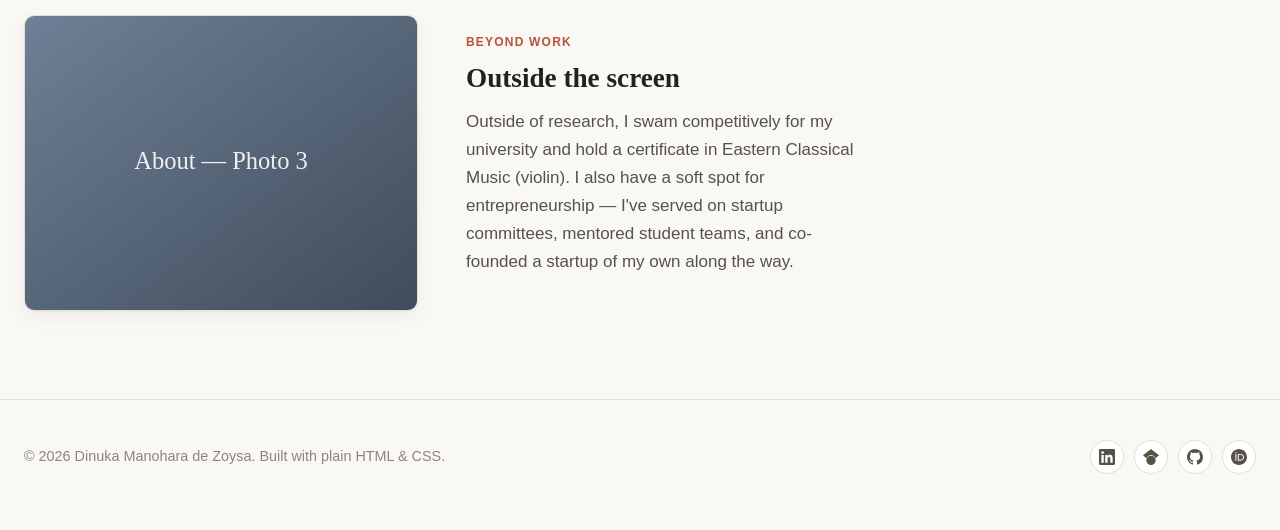
==== commit 3f78a158: "Populate Home, Experience, Publications, Projects from CV Replace placeholder content across the sit" ====
--- a/index.html
+++ b/index.html
@@ -4,7 +4,7 @@
   <meta charset="UTF-8">
   <meta name="viewport" content="width=device-width, initial-scale=1.0">
   <title>Dinuka Manohara de Zoysa</title>
-  <meta name="description" content="Personal website of Dinuka Manohara de Zoysa - about, experience, publications, projects, and blog.">
+  <meta name="description" content="Personal website of Dinuka Manohara de Zoysa — about, experience, publications, projects, and blog.">
   <link rel="icon" type="image/svg+xml" href="favicon.svg">
   <link rel="stylesheet" href="css/style.css">
 </head>
@@ -33,29 +33,31 @@
           <div class="hero-main">
             <div class="hero-grid">
               <div class="hero-photo">
-                <img src="images/profile.jpg" alt="Portrait of Dinuka Manohara">
+                <img src="images/profile.svg" alt="Portrait of Dinuka Manohara">
               </div>
               <div class="hero-text">
                 <p class="eyebrow">Hello, I'm</p>
                 <h1>Dinuka Manohara de Zoysa</h1>
-                <p class="email-line" aria-label="Email address (obfuscated to deter spam bots)">b [first initial] [second initial] de [last name] [at] gmail [dot] com</p>
-                <p class="role">Ideator, Researcher, &amp; Software Engineer</p>
+                <p class="email-line" aria-label="Email address (obfuscated to deter spam bots)">manoharadezoysa [at] gmail [dot] com</p>
+                <p class="role">PhD Candidate &amp; Software / Research Engineer</p>
                 <p>
-                  I am a 3rd year doctoral student at the School of Computing and Information Systems, The University of Melbourne.
-                  I ideate, research, and build solutions to minimise the data-to-insight time in modern and traditional data management systems.
-                  This is my little corner of the internet - where I write about what I'm working on and share things I've made.
+                  I'm a PhD candidate at the University of Melbourne working on automated data
+                  exploration, with a background spanning graph mining research, IoT platforms,
+                  and full-stack software engineering across Sri Lanka, the UK, and Singapore.
+                  This is my little corner of the internet — where I write about what I'm working on
+                  and share things I've made.
                 </p>
                 <div class="icon-row">
                   <a class="icon-link" href="https://linkedin.com/in/dinukamanohara" target="_blank" rel="noopener" aria-label="LinkedIn">
                     <svg viewBox="0 0 24 24" aria-hidden="true"><path d="M20.447 20.452h-3.554v-5.569c0-1.328-.027-3.037-1.852-3.037-1.853 0-2.136 1.445-2.136 2.939v5.667H9.351V9h3.414v1.561h.046c.477-.9 1.637-1.85 3.37-1.85 3.601 0 4.267 2.37 4.267 5.455v6.286zM5.337 7.433c-1.144 0-2.063-.926-2.063-2.065 0-1.138.92-2.063 2.063-2.063 1.14 0 2.064.925 2.064 2.063 0 1.139-.925 2.065-2.064 2.065zm1.782 13.019H3.555V9h3.564v11.452zM22.225 0H1.771C.792 0 0 .774 0 1.729v20.542C0 23.227.792 24 1.771 24h20.451C23.2 24 24 23.227 24 22.271V1.729C24 .774 23.2 0 22.222 0h.003z"/></svg>
                   </a>
-                  <a class="icon-link" href="https://scholar.google.com/citations?user=iUoTdHEAAAAJ" target="_blank" rel="noopener" aria-label="Google Scholar">
+                  <a class="icon-link" href="https://scholar.google.com/citations?user=YOUR_SCHOLAR_ID" target="_blank" rel="noopener" aria-label="Google Scholar">
                     <svg viewBox="0 0 24 24" aria-hidden="true"><path d="M5.242 13.769L0 9.5 12 0l12 9.5-5.242 4.269C17.548 11.048 14.978 9 12 9c-2.977 0-5.548 2.048-6.758 4.769zM12 10a7 7 0 1 0 0 14 7 7 0 0 0 0-14z"/></svg>
                   </a>
                   <a class="icon-link" href="https://github.com/DinukaManohara" target="_blank" rel="noopener" aria-label="GitHub">
                     <svg viewBox="0 0 16 16" aria-hidden="true"><path d="M8 0C3.58 0 0 3.58 0 8c0 3.54 2.29 6.53 5.47 7.59.4.07.55-.17.55-.38 0-.19-.01-.82-.01-1.49-2.01.37-2.53-.49-2.69-.94-.09-.23-.48-.94-.82-1.13-.28-.15-.68-.52-.01-.53.63-.01 1.08.58 1.23.82.72 1.21 1.87.87 2.33.66.07-.52.28-.87.51-1.07-1.78-.2-3.64-.89-3.64-3.95 0-.87.31-1.59.82-2.15-.08-.2-.36-1.02.08-2.12 0 0 .67-.21 2.2.82.64-.18 1.32-.27 2-.27.68 0 1.36.09 2 .27 1.53-1.04 2.2-.82 2.2-.82.44 1.1.16 1.92.08 2.12.51.56.82 1.27.82 2.15 0 3.07-1.87 3.75-3.65 3.95.29.25.54.73.54 1.48 0 1.07-.01 1.93-.01 2.2 0 .21.15.46.55.38A8.013 8.013 0 0016 8c0-4.42-3.58-8-8-8z"/></svg>
                   </a>
-                  <a class="icon-link" href="https://orcid.org/0009-0001-0833-6217" target="_blank" rel="noopener" aria-label="ORCID">
+                  <a class="icon-link" href="https://orcid.org/0000-0000-0000-0000" target="_blank" rel="noopener" aria-label="ORCID">
                     <svg viewBox="0 0 24 24" aria-hidden="true"><path d="M12 0C5.372 0 0 5.372 0 12s5.372 12 12 12 12-5.372 12-12S18.628 0 12 0zM7.369 4.378c.525 0 .947.431.947.947s-.422.947-.947.947a.95.95 0 0 1-.947-.947c0-.525.422-.947.947-.947zm-.722 3.038h1.444v10.041H6.647V7.416zm3.562 0h3.9c3.712 0 5.344 2.653 5.344 5.025 0 2.578-2.016 5.025-5.325 5.025h-3.919V7.416zm1.444 1.303v7.444h2.297c3.272 0 4.022-2.484 4.022-3.722 0-2.016-1.284-3.722-4.097-3.722h-2.222z"/></svg>
                   </a>
                 </div>
@@ -73,13 +75,11 @@
               <p class="eyebrow">Background</p>
               <h2>Where I come from</h2>
               <p>
-                Replace this paragraph with your own story — your education, where you grew up, and
-                what first drew you to your field. Keep it short and personal; two or three sentences
-                is plenty for a page like this.
-              </p>
-              <p>
-                Swap <code>images/about-1.svg</code> for a real photo of yours with the same filename
-                (or update the <code>src</code> attribute below in <code>index.html</code>).
+                I grew up in Ambalangoda, Sri Lanka, and studied Computer Science &amp; Engineering
+                at the University of Moratuwa, graduating with First Class Honours. From there I
+                worked as a software and R&amp;D engineer across Sri Lanka, the UK, and Singapore —
+                building IoT platforms, mobile apps, and machine learning pipelines — before moving
+                to Melbourne to pursue a PhD.
               </p>
             </div>
           </section>
@@ -92,9 +92,11 @@
               <p class="eyebrow">What I do</p>
               <h2>My current focus</h2>
               <p>
-                Describe what you're working on right now — your research area, your role, or the kind
-                of problems you enjoy solving. Mention a project or two, and link out to your
-                <a href="projects.html">Projects</a> or <a href="publications.html">Publications</a>
+                I'm currently a PhD candidate at the University of Melbourne, working on automated
+                data exploration — discovering insights through intent prediction and guided
+                exploration. Before this, I worked on large-scale graph data mining, and led
+                engineering on IoT platforms for disaster risk management. See my
+                <a href="publications.html">Publications</a> and <a href="projects.html">Projects</a>
                 pages for the details.
               </p>
             </div>
@@ -108,8 +110,10 @@
               <p class="eyebrow">Beyond work</p>
               <h2>Outside the screen</h2>
               <p>
-                Add a personal touch — hobbies, interests, or anything that makes the page feel like
-                you. A sentence or two here goes a long way toward making an "About" page memorable.
+                Outside of research, I swam competitively for my university and hold a certificate
+                in Eastern Classical Music (violin). I also have a soft spot for entrepreneurship —
+                I've served on startup committees, mentored student teams, and co-founded a startup
+                of my own along the way.
               </p>
             </div>
           </section>
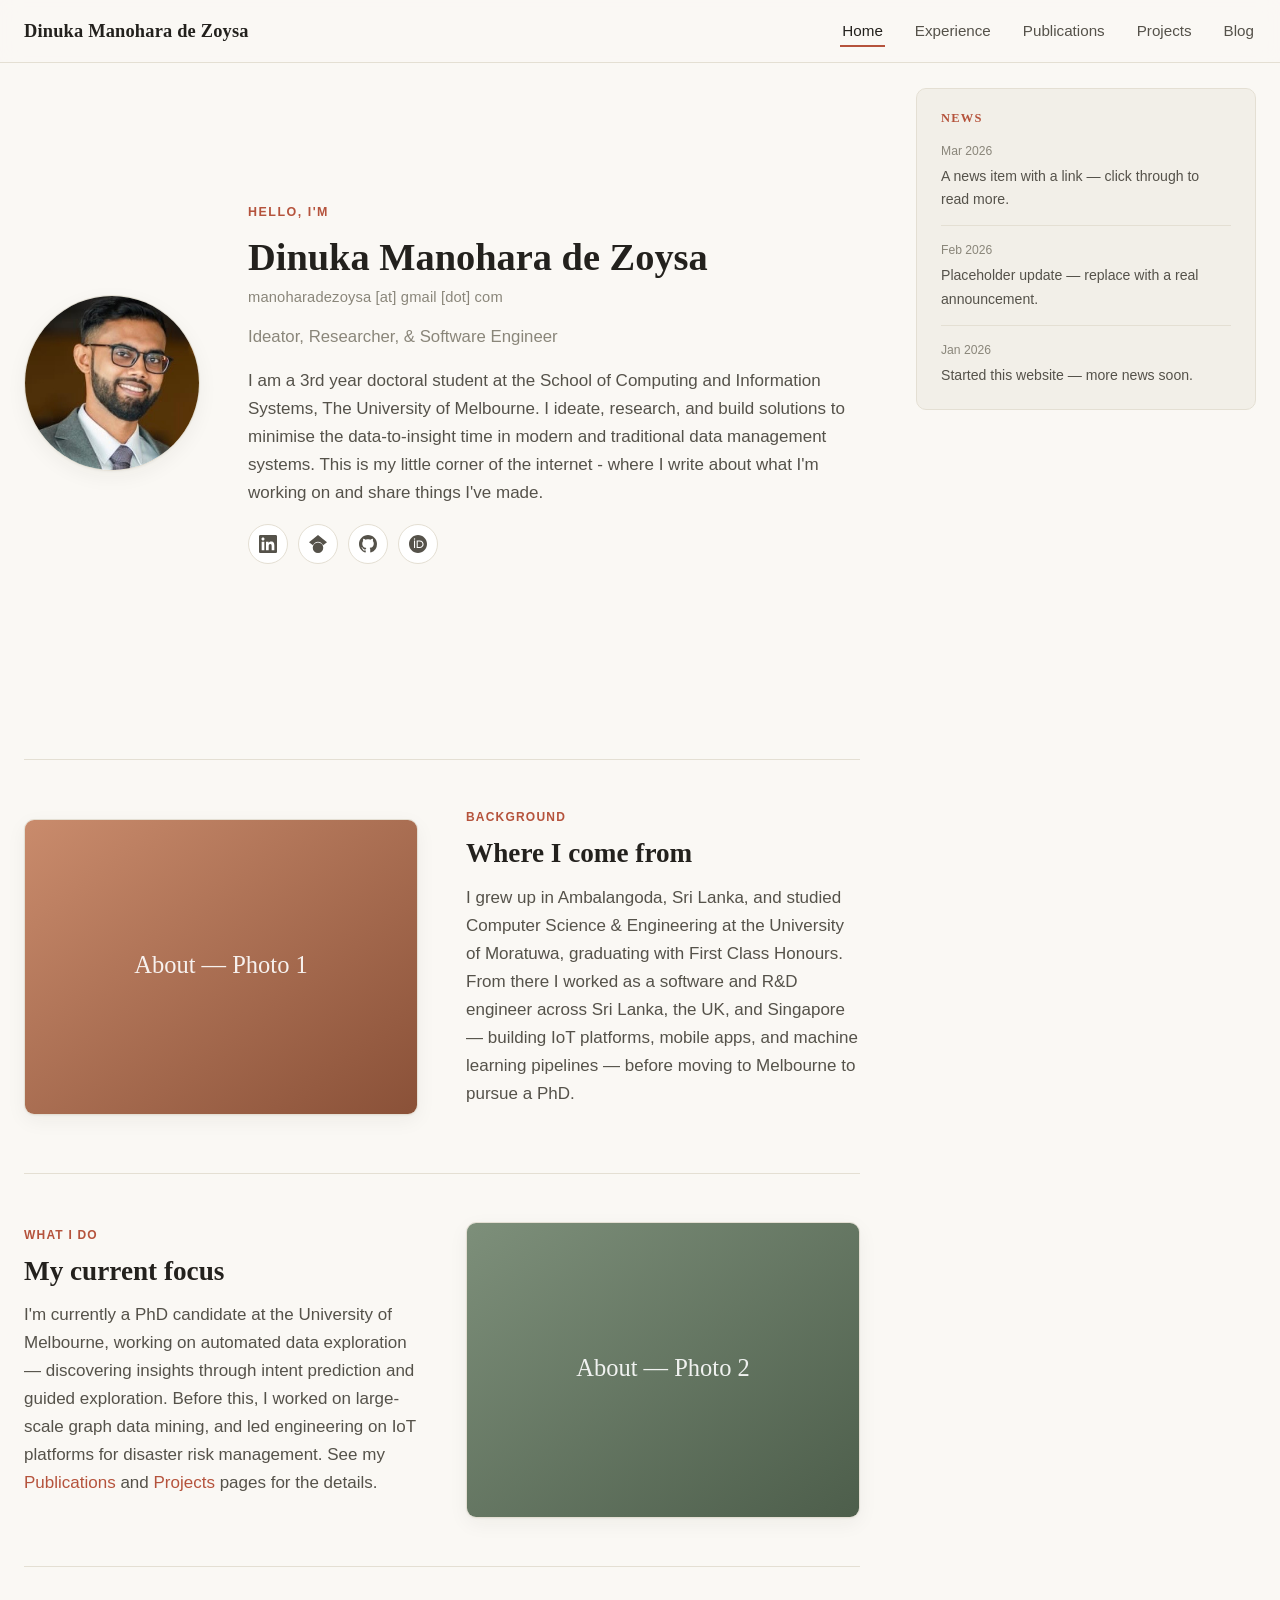
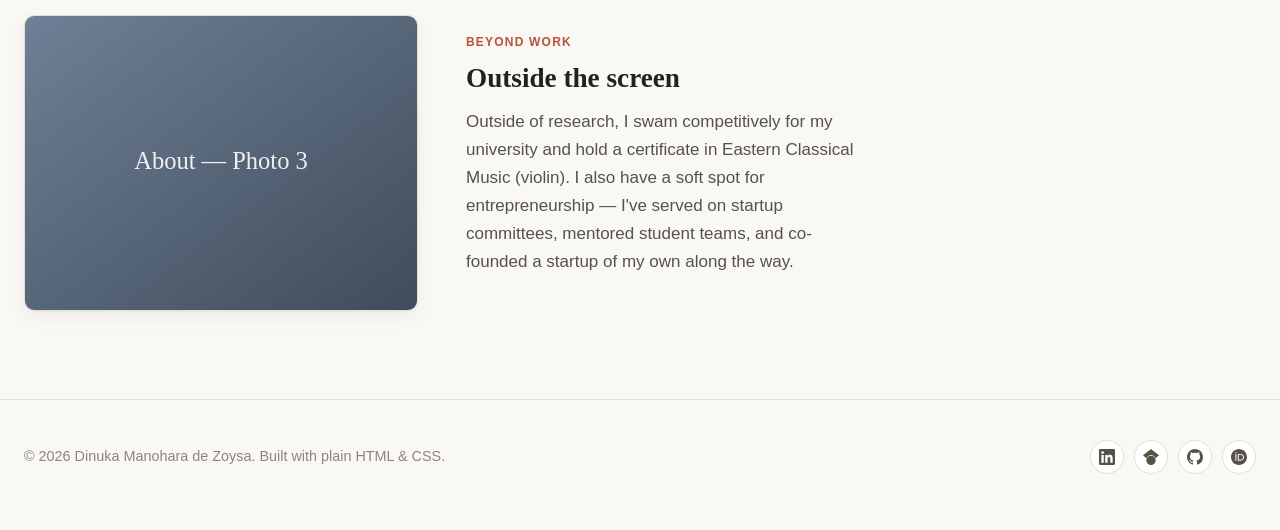
==== commit dd5c7136: "Merge remote-tracking branch 'origin/main' into claude/personal-website-github-pages-toixg2 # Confli" ====
--- a/index.html
+++ b/index.html
@@ -4,7 +4,7 @@
   <meta charset="UTF-8">
   <meta name="viewport" content="width=device-width, initial-scale=1.0">
   <title>Dinuka Manohara de Zoysa</title>
-  <meta name="description" content="Personal website of Dinuka Manohara de Zoysa — about, experience, publications, projects, and blog.">
+  <meta name="description" content="Personal website of Dinuka Manohara de Zoysa - about, experience, publications, projects, and blog.">
   <link rel="icon" type="image/svg+xml" href="favicon.svg">
   <link rel="stylesheet" href="css/style.css">
 </head>
@@ -33,31 +33,29 @@
           <div class="hero-main">
             <div class="hero-grid">
               <div class="hero-photo">
-                <img src="images/profile.svg" alt="Portrait of Dinuka Manohara">
+                <img src="images/profile.jpg" alt="Portrait of Dinuka Manohara">
               </div>
               <div class="hero-text">
                 <p class="eyebrow">Hello, I'm</p>
                 <h1>Dinuka Manohara de Zoysa</h1>
                 <p class="email-line" aria-label="Email address (obfuscated to deter spam bots)">manoharadezoysa [at] gmail [dot] com</p>
-                <p class="role">PhD Candidate &amp; Software / Research Engineer</p>
+                <p class="role">Ideator, Researcher, &amp; Software Engineer</p>
                 <p>
-                  I'm a PhD candidate at the University of Melbourne working on automated data
-                  exploration, with a background spanning graph mining research, IoT platforms,
-                  and full-stack software engineering across Sri Lanka, the UK, and Singapore.
-                  This is my little corner of the internet — where I write about what I'm working on
-                  and share things I've made.
+                  I am a 3rd year doctoral student at the School of Computing and Information Systems, The University of Melbourne.
+                  I ideate, research, and build solutions to minimise the data-to-insight time in modern and traditional data management systems.
+                  This is my little corner of the internet - where I write about what I'm working on and share things I've made.
                 </p>
                 <div class="icon-row">
                   <a class="icon-link" href="https://linkedin.com/in/dinukamanohara" target="_blank" rel="noopener" aria-label="LinkedIn">
                     <svg viewBox="0 0 24 24" aria-hidden="true"><path d="M20.447 20.452h-3.554v-5.569c0-1.328-.027-3.037-1.852-3.037-1.853 0-2.136 1.445-2.136 2.939v5.667H9.351V9h3.414v1.561h.046c.477-.9 1.637-1.85 3.37-1.85 3.601 0 4.267 2.37 4.267 5.455v6.286zM5.337 7.433c-1.144 0-2.063-.926-2.063-2.065 0-1.138.92-2.063 2.063-2.063 1.14 0 2.064.925 2.064 2.063 0 1.139-.925 2.065-2.064 2.065zm1.782 13.019H3.555V9h3.564v11.452zM22.225 0H1.771C.792 0 0 .774 0 1.729v20.542C0 23.227.792 24 1.771 24h20.451C23.2 24 24 23.227 24 22.271V1.729C24 .774 23.2 0 22.222 0h.003z"/></svg>
                   </a>
-                  <a class="icon-link" href="https://scholar.google.com/citations?user=YOUR_SCHOLAR_ID" target="_blank" rel="noopener" aria-label="Google Scholar">
+                  <a class="icon-link" href="https://scholar.google.com/citations?user=iUoTdHEAAAAJ" target="_blank" rel="noopener" aria-label="Google Scholar">
                     <svg viewBox="0 0 24 24" aria-hidden="true"><path d="M5.242 13.769L0 9.5 12 0l12 9.5-5.242 4.269C17.548 11.048 14.978 9 12 9c-2.977 0-5.548 2.048-6.758 4.769zM12 10a7 7 0 1 0 0 14 7 7 0 0 0 0-14z"/></svg>
                   </a>
                   <a class="icon-link" href="https://github.com/DinukaManohara" target="_blank" rel="noopener" aria-label="GitHub">
                     <svg viewBox="0 0 16 16" aria-hidden="true"><path d="M8 0C3.58 0 0 3.58 0 8c0 3.54 2.29 6.53 5.47 7.59.4.07.55-.17.55-.38 0-.19-.01-.82-.01-1.49-2.01.37-2.53-.49-2.69-.94-.09-.23-.48-.94-.82-1.13-.28-.15-.68-.52-.01-.53.63-.01 1.08.58 1.23.82.72 1.21 1.87.87 2.33.66.07-.52.28-.87.51-1.07-1.78-.2-3.64-.89-3.64-3.95 0-.87.31-1.59.82-2.15-.08-.2-.36-1.02.08-2.12 0 0 .67-.21 2.2.82.64-.18 1.32-.27 2-.27.68 0 1.36.09 2 .27 1.53-1.04 2.2-.82 2.2-.82.44 1.1.16 1.92.08 2.12.51.56.82 1.27.82 2.15 0 3.07-1.87 3.75-3.65 3.95.29.25.54.73.54 1.48 0 1.07-.01 1.93-.01 2.2 0 .21.15.46.55.38A8.013 8.013 0 0016 8c0-4.42-3.58-8-8-8z"/></svg>
                   </a>
-                  <a class="icon-link" href="https://orcid.org/0000-0000-0000-0000" target="_blank" rel="noopener" aria-label="ORCID">
+                  <a class="icon-link" href="https://orcid.org/0009-0001-0833-6217" target="_blank" rel="noopener" aria-label="ORCID">
                     <svg viewBox="0 0 24 24" aria-hidden="true"><path d="M12 0C5.372 0 0 5.372 0 12s5.372 12 12 12 12-5.372 12-12S18.628 0 12 0zM7.369 4.378c.525 0 .947.431.947.947s-.422.947-.947.947a.95.95 0 0 1-.947-.947c0-.525.422-.947.947-.947zm-.722 3.038h1.444v10.041H6.647V7.416zm3.562 0h3.9c3.712 0 5.344 2.653 5.344 5.025 0 2.578-2.016 5.025-5.325 5.025h-3.919V7.416zm1.444 1.303v7.444h2.297c3.272 0 4.022-2.484 4.022-3.722 0-2.016-1.284-3.722-4.097-3.722h-2.222z"/></svg>
                   </a>
                 </div>
@@ -137,16 +135,16 @@
     <div class="container-wide">
       <span>&copy; <span id="year">2026</span> Dinuka Manohara de Zoysa. Built with plain HTML &amp; CSS.</span>
       <div class="footer-links">
-        <a class="icon-link" href="https://linkedin.com/in/your-linkedin" target="_blank" rel="noopener" aria-label="LinkedIn">
+        <a class="icon-link" href="https://linkedin.com/in/dinukamanohara" target="_blank" rel="noopener" aria-label="LinkedIn">
           <svg viewBox="0 0 24 24" aria-hidden="true"><path d="M20.447 20.452h-3.554v-5.569c0-1.328-.027-3.037-1.852-3.037-1.853 0-2.136 1.445-2.136 2.939v5.667H9.351V9h3.414v1.561h.046c.477-.9 1.637-1.85 3.37-1.85 3.601 0 4.267 2.37 4.267 5.455v6.286zM5.337 7.433c-1.144 0-2.063-.926-2.063-2.065 0-1.138.92-2.063 2.063-2.063 1.14 0 2.064.925 2.064 2.063 0 1.139-.925 2.065-2.064 2.065zm1.782 13.019H3.555V9h3.564v11.452zM22.225 0H1.771C.792 0 0 .774 0 1.729v20.542C0 23.227.792 24 1.771 24h20.451C23.2 24 24 23.227 24 22.271V1.729C24 .774 23.2 0 22.222 0h.003z"/></svg>
         </a>
-        <a class="icon-link" href="https://scholar.google.com/citations?user=YOUR_SCHOLAR_ID" target="_blank" rel="noopener" aria-label="Google Scholar">
+        <a class="icon-link" href="https://scholar.google.com/citations?user=iUoTdHEAAAAJ" target="_blank" rel="noopener" aria-label="Google Scholar">
           <svg viewBox="0 0 24 24" aria-hidden="true"><path d="M5.242 13.769L0 9.5 12 0l12 9.5-5.242 4.269C17.548 11.048 14.978 9 12 9c-2.977 0-5.548 2.048-6.758 4.769zM12 10a7 7 0 1 0 0 14 7 7 0 0 0 0-14z"/></svg>
         </a>
         <a class="icon-link" href="https://github.com/DinukaManohara" target="_blank" rel="noopener" aria-label="GitHub">
           <svg viewBox="0 0 16 16" aria-hidden="true"><path d="M8 0C3.58 0 0 3.58 0 8c0 3.54 2.29 6.53 5.47 7.59.4.07.55-.17.55-.38 0-.19-.01-.82-.01-1.49-2.01.37-2.53-.49-2.69-.94-.09-.23-.48-.94-.82-1.13-.28-.15-.68-.52-.01-.53.63-.01 1.08.58 1.23.82.72 1.21 1.87.87 2.33.66.07-.52.28-.87.51-1.07-1.78-.2-3.64-.89-3.64-3.95 0-.87.31-1.59.82-2.15-.08-.2-.36-1.02.08-2.12 0 0 .67-.21 2.2.82.64-.18 1.32-.27 2-.27.68 0 1.36.09 2 .27 1.53-1.04 2.2-.82 2.2-.82.44 1.1.16 1.92.08 2.12.51.56.82 1.27.82 2.15 0 3.07-1.87 3.75-3.65 3.95.29.25.54.73.54 1.48 0 1.07-.01 1.93-.01 2.2 0 .21.15.46.55.38A8.013 8.013 0 0016 8c0-4.42-3.58-8-8-8z"/></svg>
         </a>
-        <a class="icon-link" href="https://orcid.org/0000-0000-0000-0000" target="_blank" rel="noopener" aria-label="ORCID">
+        <a class="icon-link" href="https://orcid.org/0009-0001-0833-6217" target="_blank" rel="noopener" aria-label="ORCID">
           <svg viewBox="0 0 24 24" aria-hidden="true"><path d="M12 0C5.372 0 0 5.372 0 12s5.372 12 12 12 12-5.372 12-12S18.628 0 12 0zM7.369 4.378c.525 0 .947.431.947.947s-.422.947-.947.947a.95.95 0 0 1-.947-.947c0-.525.422-.947.947-.947zm-.722 3.038h1.444v10.041H6.647V7.416zm3.562 0h3.9c3.712 0 5.344 2.653 5.344 5.025 0 2.578-2.016 5.025-5.325 5.025h-3.919V7.416zm1.444 1.303v7.444h2.297c3.272 0 4.022-2.484 4.022-3.722 0-2.016-1.284-3.722-4.097-3.722h-2.222z"/></svg>
         </a>
       </div>
